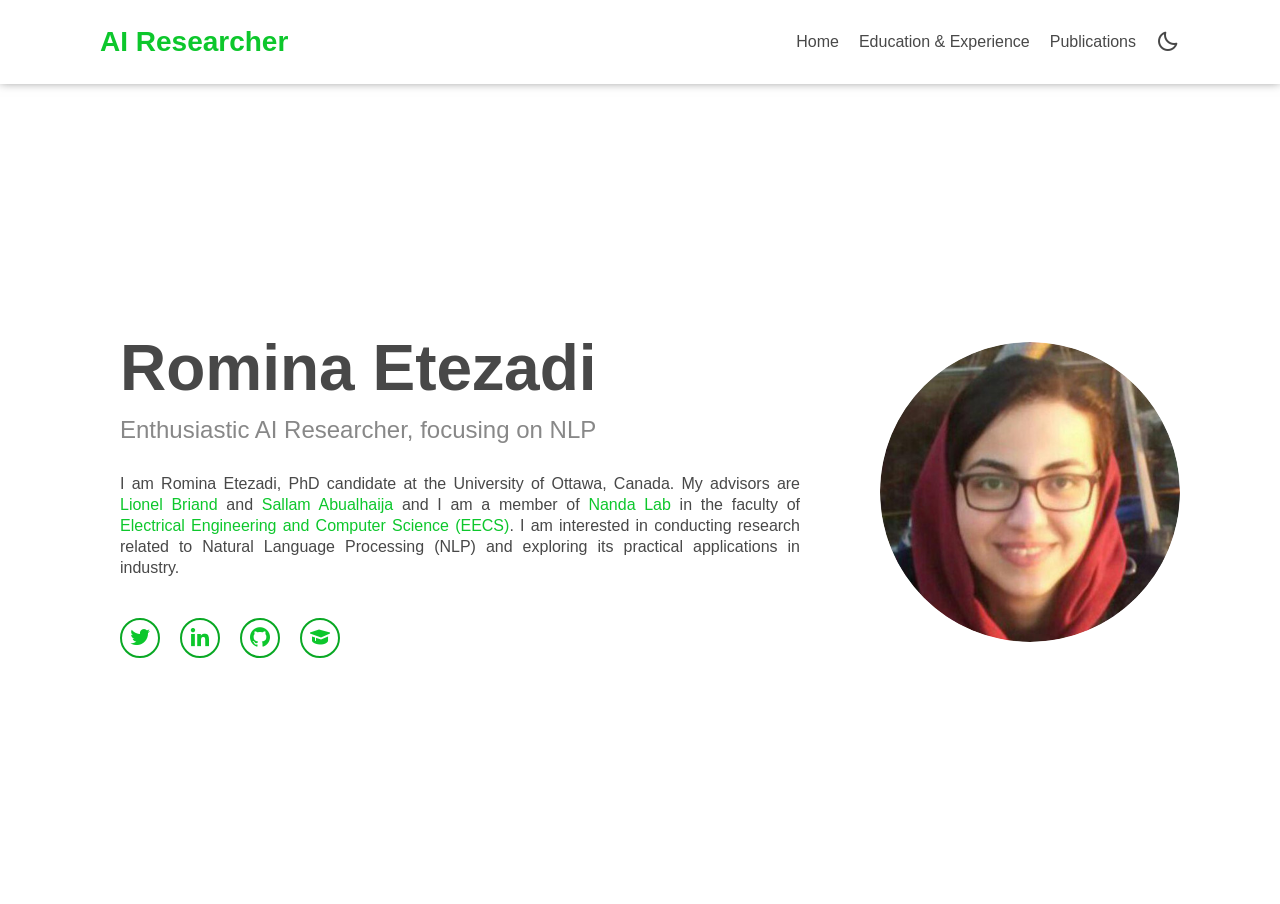
==== index.html @ 1efa5aa5 "circle image" ====
<!DOCTYPE html>
<html lang="en">
  <head>
    <meta name="google-site-verification" content="7VV8hNr3v4FVzCqEzQ0e7dWqNJlAgF7gzbm2by5xVXI" />
    <meta charset="UTF-8">
    <meta http-equiv="X-UA-Compatible" content="IE=edge">
    <meta name="viewport" content="width=Neo, initial-scale=1.0">
    <title>Romina Etezadi</title>
    <link href='https://unpkg.com/boxicons@2.1.1/css/boxicons.min.css' rel='stylesheet'>
    <link href='assets/css/style.css' rel='stylesheet'>
  </head>
  <body>
    <header class="page__header header">
      <div class="header__container container">
        <div class="header__body">
          <div class="header__leftside">
            <a href="#" title="" class="header__logo">AI Researcher</a>
          </div>
          <div class="header__rightside">
            <div class="header__menu header-menu">
              <ul class="header-menu__list">
                <li class="header-menu__item">
                  <a onclick="next_tab('main')" title="" class="header-menu__link">Home</a>
                </li>
                <li class="header-menu__item">
                  <a onclick="next_tab('education')" title="" class="header-menu__link">Education & Experience</a>
                </li>
<!--                 <li class="header-menu__item">
                  <a onclick="next_tab('experience')" title="" class="header-menu__link">Experience</a>
                </li> -->
                <li class="header-menu__item">
                  <a onclick="next_tab('publications')" title="" class="header-menu__link">Publications</a>
                </li>
                <!-- <li class="header-menu__item">
                  <a href="#" title="" class="header-menu__link">AI Advanture</a>
                </li> -->
                <!-- <li class="header-menu__item">
                  <a href="#" title="" class="header-menu__link">Contact</a>
                </li> -->
              </ul>
            </div>
            <div class="header__changer">
              <div class="header__moon">
                <i class='bx bx-moon'></i>
              </div>
            </div>
            <div class="header__mob">
              <div class="header__mob-menu">
                <i class='bx bx-menu' ></i>
              </div>
            </div>
          </div>
        </div>
      </div>
    </header>

    <div id="main" name="section">
      <div class="page__intro intro">
        <div class="intro__container container">
          <div class="intro__body">
            <div class="intro__content">
              <!-- <h1 class="intro__title">Hi, I'm <span>Romina</span></h1> -->
              <h1 class="intro__title">Romina Etezadi</h1>
              <span class="intro__position">Enthusiastic AI Researcher, focusing on NLP</span>
              <p class="intro__text">I am Romina Etezadi, PhD candidate at the University of Ottawa, Canada. My advisors are <a href="https://engineering.uottawa.ca/people/briand-lionel">Lionel Briand</a> and <a href="https://wwwde.uni.lu/snt/people/sallam_abualhaija">Sallam Abualhaija</a> and I am a member of <a href="https://www.nanda-lab.ca/">Nanda Lab</a> in the faculty of <a href="https://www.uottawa.ca/faculty-engineering/school-electrical-engineering-computer-science">Electrical Engineering and Computer Science (EECS)</a>.
                I am interested in conducting research related to Natural Language Processing (NLP) and exploring its practical applications in industry.
              </p>
                <!-- I got my bachelor's degree from <a href='https://en.sbu.ac.ir/about'>Shahid Beheshti University</a> (SBU), former National University of Iran. As I was in top students during my bachelor's, I continued to study at SBU and got my master's degree. My master thesis was concentrated on Complex Question Answering supervised by <a href='https://scholar.google.com/citations?user=BVAsKDsAAAAJ&hl=en&oi=ao'>Dr. Mehrnoush Shamsfard</a>. Currently, I am working at <a href='https://dadmatech.ir/'>Dadmatech company</a>. Also, I am looking for a Ph.D. position :) .</p> -->
              <!-- <div class="intro__btn">
                <a href="#" title="" class="btn">Contact Me <i class='bx bx-right-arrow-alt' ></i></a>
              </div> -->
              <div class="intro__socials intro-soc">
                <div class="intro-soc__item">
                  <a href="https://twitter.com/roetezadi" title="" class="intro-soc__link"><i class='bx bxl-twitter' ></i></a>
                </div>
                <div class="intro-soc__item">
                  <a href="https://www.linkedin.com/in/romina-etezadi-2b1288a3" title="" class="intro-soc__link"><i class='bx bxl-linkedin'></i></a>
                </div>
                <div class="intro-soc__item">
                  <a href="https://github.com/roetezadi" title="" class="intro-soc__link"><i class='bx bxl-github'></i></a>
                </div>
                <div class="intro-soc__item">
                  <a href="https://scholar.google.com/citations?user=ZDMztKcAAAAJ&hl=en&oi=ao" title="" class="intro-soc__link"><i class='bx bxs-graduation'></i></a>
                </div>
              </div>
            </div>
            
            <div class="intro__img">
              <img src="assets/img/image2.png" alt="">
            </div>
            
          </div>
        </div>
      </div>
    </div>
    
    <div id="education" class="page__intro intro" name="section" display="block" style="display:none">
        <div class="intro__container container">
          <h1 class="intro__title2"><span>Education</span></h1>
          <p class="intro__text"><i class='bx bxs-leaf'></i>  <b>Ph.D. (2023 - present)</b> <i>Computer Science-Applied NLP</i> <br> from <a href='https://www.uottawa.ca/study/graduate-studies'>University of Ottawa</a>
          <p class="intro__text"><i class='bx bxs-leaf'></i>  <b>Master's degree (2018 - 2021)</b> <i>Computer Science-Artificial Intelligence</i> <br> from <a href='https://en.sbu.ac.ir/about'>Shahid Beheshti University</a> (SBU), former National University of Iran. My master thesis was "A Knowledge-based Approach for Answering Complex Questions in Persian".</p>
          <p class="intro__text"><i class='bx bxs-leaf'></i>  <b>Bachelor's degree (2014 - 2018)</b> <i>Computer Engineering-Software</i> <br> from <a href='https://en.sbu.ac.ir/about'>Shahid Beheshti University</a> (SBU), former National University of Iran.</p>

          <h1 class="intro__title2"><span>Experience</span></h1>
          <p class="intro__text"><i class='bx bxs-circle'></i> <b>Dadmatech Company (May 2021 - Sep 2022)</b> 
            Dadmatech is a company that develops AI systems for the industry with an emphasis on natural language processing.
            Projects title:
            <ul>
              <li class="intro__text">
                <u>Harassment:</u> Detecting harmful, aggressive, or abuse contents in chats using multi-modal methods (1th place in the
                competition held by <a href="https://en.wikipedia.org/wiki/Divar_(website)">Divar company</a>).
              </li>
              <li class="intro__text">
                <u>DadmaTools:</u> NLP toolkit - Building efficient toolkit for Persian (<a href="https://github.com/Dadmatech/DadmaTools">github repo</a>)
              </li>
              <li class="intro__text">
                <u>ChatBot project (Chatyar):</u> intelligent assistant for HamrahAval Company (<a href="https://chatyar.ir/##/">website</a>). 
              </li>
            </ul>
          </p>

          
          <p class="intro__text"><i class='bx bxs-circle'></i>  <b>Organizing Committee (2021)</b>
          <p class="intro__text">
            <a href="http://nlp.sbu.ac.ir/webinars/main.aspx##speakers">NLP-Talk series</a> conducted by <a href="http://nlp.sbu.ac.ir/english/">SBU NLP Lab</a> at Shahid Beheshti University.
          </p>

          </div>    
    </div>

    <!-- <div id="experience" class="page__intro intro" name="section">
        <div class="intro__container container">
            <h1 class="intro__title2"><span>Projects</span></h1>
            <p class="intro__text">cts and research focusing on Natural Language Processing (NLP). I got my bachelor's degree from <a href='https://en.sbu.ac.ir/about'>Shahid Beheshti University</a> (SBU), former National University of Iran. As I was in top students during my bachelor's, I continued to study at SBU and got my master's degree. My master thesis was concentrated on Complex Question Answering supervised by <a href='https://scholar.google.com/citations?user=BVAsKDsAAAAJ&hl=en&oi=ao'>Dr. Mehrnoush Shamsfard</a>. Currently, I am working at <a href='https://dadmatech.ir/'>Dadmatech company</a>. Also, I am looking for a Ph.D. position :) .</p>
          </div>  
    </div> -->

    <div id="publications" class="page__intro intro" name="section" display="block" style="display:none">
        <div class="intro__container container">
            <h1 class="intro__title2"><span>2022</span></h1>
            <p class="intro__text"> 
              Etezadi, Romina, and Mehrnoush Shamsfard. <b>"The state of the art in open domain complex question answering: a survey."</b> Journal Of Applied Intelligence (2022): 1-21. [<a href="https://link.springer.com/article/10.1007/s10489-022-03732-9">paper</a>]
            </p>
            
            <p class="intro__text">
              Romina Etezadi, Mohammad Karrabi, Najmeh Zare, Mohamad Bagher Sajadi, and Mohammad Taher Pilehvar. 2022. <b>DadmaTools: Natural Language Processing Toolkit for Persian Language</b>. In Proceedings of the 2022 Conference of the North American Chapter of the Association for Computational Linguistics: Human Language Technologies: System Demonstrations, pages 124–130, Hybrid: Seattle, Washington + Online. Association for Computational Linguistics. [<a href="https://aclanthology.org/2022.naacl-demo.13/">paper</a>, <a href="https://github.com/Dadmatech/DadmaTools">github</a>]
            </p>

            <h1 class="intro__title2"><span>2021</span></h1>
            <p class="intro__text"> 
                Moein Salimi Sartakhti, Romina Etezadi, and Mehrnoush Shamsfard. 2021. <b>Improving Persian Relation Extraction Models By Data Augmentation.</b> In Proceedings of The Second International Workshop on NLP Solutions for Under Resourced Languages (NSURL 2021) co-located with ICNLSP 2021, pages 32–37, Trento, Italy. Association for Computational Linguistics. [<a href="https://aclanthology.org/2021.nsurl-1.5/">paper</a>]
            </p>
            <p class="intro__text"> 
              Etezadi, Romina, and Mehrnoush Shamsfard. <b>"A knowledge-based approach for answering complex questions in persian."</b> arXiv preprint arXiv:2107.02040 (2021). [<a href="https://arxiv.org/pdf/2107.02040.pdf">paper</a>]
          </p>


            <h1 class="intro__title2"><span>2020</span></h1>
            <p class="intro__text"> 
                Etezadi, Romina, and Mehrnoush Shamsfard. <b>"PeCoQ: A Dataset for Persian Complex Question Answering over Knowledge Graph."</b> 2020 11th International Conference on Information and Knowledge Technology (IKT). IEEE, 2020. [<a href="https://ieeexplore.ieee.org/abstract/document/9345610">paper</a>, <a href="https://github.com/roetezadi/PeCoQ">github</a>]
            </p>
            
        </div>  
    </div>

    <script src="assets/js/script.js"></script>
  </body>
</html>
---- assets/css/style.css ----
/* Google fonts */
@import url('https://fonts.googleapis.com/css2?family=Montserrat:ital,wght@0,100;0,200;0,300;0,400;0,500;0,600;0,700;0,800;0,900;1,100;1,200;1,300;1,400;1,500;1,600;1,700;1,800;1,900&display=swap');

/* Variables css */

:root {
    /* --primary-color: #6500ff; */
    --primary-color: #09a824;
    /* --primary-color: #266ae9; */
    --white-color: #FFFFFF;
    /* --white-color: #e0dddd; */
    --text-color: #484848;
    --gray-color: #888888;
    /* --invert-primary-color: #9855FF; */
    --invert-primary-color: #0dc72c;
    /* --invert-primary-color: #6371f0; */
    --invert-text-color: #FFFFFF;
    --invert-bg-color: #2B3137;
}

/* Main style */
* {
    margin: 0;
    padding: 0;
    box-sizing: border-box;
}

body {
    min-height: 100vh;
    /* font-family: 'Montserrat'; */
    font-family: 'Franklin Gothic Medium', 'Arial Narrow', Arial, sans-serif;
    background: var(--white-color);
    transition: .3s;
}

a {
    text-decoration: none;
}

ul {
    list-style: none;
}

.container {
    max-width: 1100px;
    padding: 0 10px;
    width: 100%;
    margin: 0 auto;
}

.header {
    padding: 23px 0;
    background: var(--white-color);
    box-shadow: 0px -2px 10px rgba(0, 0, 0, .5);
    transition: .3s;
    position: sticky;
    top: 0;
    left: 0;
    width: 100%;
}

.header__body {
    display: flex;
    justify-content: space-between;
    align-items: center;
}


.header__logo {
    font-weight: 600;
    font-size: 28px;
    color: var(--text-color);
    transition: .3s;
}


.header__rightside {
    display: flex;
    align-items: center;
}

.header-menu__list {
    display: flex;
    align-items: center;
}


.header-menu__item {
    padding: 10px;
}


.header-menu__link {
    font-weight: 500;
    font-style: 18px;
    color: var(--text-color);
    display: inline-flex;
    position: relative;
    transition: .3s;
}

.header-menu__link:after {
    content: '';
    position: absolute;
    left: 0;
    bottom: -10px;
    width: 0;
    height: 4px;
    background: var(--primary-color);
    border-radius: 2px;
    transition: .3s;
}

.header-menu__link:hover:after {
    width: 50%;
}

.header__moon {
    display: flex;
    align-items: center;
    margin-left: 10px;
    font-size: 24px;
    color: var(--text-color);
    cursor: pointer;
    transition: .3s;
  }
  
  .header__mob-menu {
    margin-left: 10px;
    font-size: 26px;
    color: var(--text-color);
    cursor: pointer;
    transition: .3s;
    display: flex;
    align-items: center;
  }
  
  .header__mob {
    display: none;
  }
  
  .intro {
    min-height: calc(100vh - 80px);
    display: flex;
    align-items: center;
    /* align-items: top; */
  }
  
  .intro__body {
    display: flex;
    align-items: center;
    justify-content: space-between;
    padding: 30px 0;
  }
  
  .intro__section {
    display: flex;
    align-items: center;
    justify-content: left;
    padding: 30px 0;
  }

  .intro__content {
    max-width: 700px ;
    width: 100% ;
    padding-left: 20px ;
  }
  
  .intro__img {
    border-radius: 50% ;
    max-width: 300px ;
    width: 100% ;
  }
  
  .intro__img img {
    border-radius: 50%;
    /* display: block; */
    width: 100%;
  }
  
  .intro__title2 {
    font-weight: 600;
    font-size: 20px;
    line-height: 1.2;
    color: var(--text-color);
    margin-bottom: 10px;
    margin-top: 25px;
    transition: .3s;
  }
  
  .intro__title2 span {
    color: var(--primary-color);
    transition: .3s;
  }

  .intro__title {
    font-weight: 600;
    font-size: 64px;
    line-height: 1.2;
    color: var(--text-color);
    margin-bottom: 10px;
    transition: .3s;
  }
  
  .intro__title span {
    color: var(--primary-color);
    transition: .3s;
  }
  
  .intro__position {
    display: block;
    font-weight: 500;
    font-size: 24px;
    color: var(--gray-color);
    margin-bottom: 25px;
  }
  
  .intro__text {
    font-size: 16px;
    line-height: 1.3;
    color: var(--text-color);
    margin-bottom: 30px;
    margin-top: 30px;
    transition: .3s;
    text-align: justify;
    text-justify: inter-word;
  }
  



  .section__text {
    min-height: calc(100vh - 80px);
    font-size: 16px;
    line-height: 1.3;
    color: var(--text-color);
    margin-bottom: 30px;
    margin-left: 150px;
    transition: .3s;
  }




  .btn {
    display: inline-flex;
    background: transparent;
    border: 2px solid var(--primary-color);
    border-radius: 30px;
    padding: 13px 36px;
    align-items: center;
    justify-content: center;
    font-weight: 500;
    font-size: 16px;
    color: var(--primary-color);
    transition: .3s;
  }
  
  .btn .bx {
    font-size: 24px;
  }
  
  .btn:hover {
    background: var(--primary-color);
    color: var(--white-color);
    transform: scale(1.05);
  }
  
  .intro-soc {
    display: flex;
    margin: 0 -10px;
    margin-top: 40px;
    align-items: center;
  }
  
  .intro-soc__item {
    padding: 0 10px;
  }
  
  .intro-soc__link {
    display: flex;
    width: 40px;
    height: 40px;
    border-radius: 50%;
    align-items: center;
    justify-content: center;
    border: 2px solid var(--primary-color);
    background: transparent;
    font-size: 24px;
    color: var(--primary-color);
    transition: .3s;
  }
  
  .intro-soc__link:hover {
    background: var(--primary-color);
    color: var(--white-color);
    transform: scale(1.15);
  }
  


 /* unvisited link */
 a:link {
    color: #0dc72c;
    /* color: #2281ee; */
  }
  
  /* visited link */
  a:visited {
    color: #0dc72c;
    /* color: #2281ee; */
  }
  
  /* mouse over link */
  a:hover {
    color: rgb(60, 241, 54);
    /* color: rgb(54, 172, 241); */
  }
  
  /* selected link */
  a:active {
    color: blue;
  } 






  /* Black Styles */
  
  body.is-black {
    background: var(--invert-bg-color);
  }
  
  .is-black .header {
    background: var(--invert-bg-color);
    box-shadow: 0px -2px 10px rgba(0,0,0,.5);
  }
  
  .is-black .header__logo {
    color: var(--invert-text-color);
  }
  
  .is-black .header-menu__link {
    color: var(--invert-text-color);
  }
  
  .is-black .header-menu__link:after {
    background: var(--invert-primary-color);
  }
  
  .is-black .header__moon {
    color: var(--invert-text-color);
  }
  
  .is-black .intro__title {
    color: var(--invert-text-color);
  }
  
  .is-black .intro__title span {
    color: var(--invert-primary-color);
  }
  
  .is-black .intro__title2 {
    color: var(--invert-text-color);
  }
  
  .is-black .intro__title2 span {
    color: var(--invert-primary-color);
  }

  .is-black .intro__text {
    color: var(--invert-text-color);
  }
  
  .is-black .btn {
    color: var(--invert-primary-color);
    border-color: var(--invert-primary-color);
  }
  
  .is-black .btn:hover {
    background: var(--invert-primary-color);
    color: var(--white-color);
  }
  
  .is-black .intro-soc__link {
    color: var(--invert-primary-color);
    border-color: var(--invert-primary-color);
  }
  
  .is-black .intro-soc__link:hover {
    background: var(--invert-primary-color);
    color: var(--white-color);
  }
  
  .is-black .header__mob-menu {
    color: var(--invert-text-color);
  }
  
  /* Media Queries */
  
  @media (max-width: 1023px) {
    .header-menu__link {
      font-size: 16px;
    }
    .header__logo {
      font-size: 24px;
    }
    .intro__title {
      font-size: 42px;
    }
    .intro__position {
      font-size: 18px;
      margin-bottom: 20px;
    }
    .intro__text {
      font-size: 14px;
      margin-bottom: 20px;
    }
    .intro-soc {
      margin-top: 20px;
    }
    .btn {
      font-size: 14px;
    }
    .btn .bx {
      font-size: 20px;
    }
  }
  
  @media (max-width: 767px) {
    .header {
      padding: 20px 0;
    }
    .intro {
      min-height: calc(100vh - 69px);
    }
    .header-menu {
      position: fixed;
      top: 69px;
      left: 100%;
      width: 100%;
      height: calc(100vh - 69px);
      background: rgba(255,255,255,.9);
      display: flex;
      justify-content: center;
      align-items: center;
      transition: .3s;
    }
    .header-menu.is-active {
      left: 0;
    }
    .header-menu__list {
      flex-direction: column;
    }
    .header__mob {
      display: block;
    }
    .is-black .header-menu {
      background: rgba(0,0,0,.8);
    }
    .header-menu__item:not(:last-child) {
      margin-bottom: 20px;
    }
    .header-menu__link {
      font-size: 24px;
    }
    .intro__body {
      flex-direction: column-reverse;
    }
    .intro__img {
      margin-bottom: 30px;
    }
    .intro__content {
      padding: 0;
    }
    .intro__title {
      font-size: 32px;
      text-align: center;
    }
    .intro__position {
      text-align: center;
    }
    .intro__text {
      text-align: center;
    }
    .intro__btn {
      display: flex;
      justify-content: center;
    }
    .intro-soc {
      justify-content: center;
    }
  }
/* Black style */

/* Media queries */
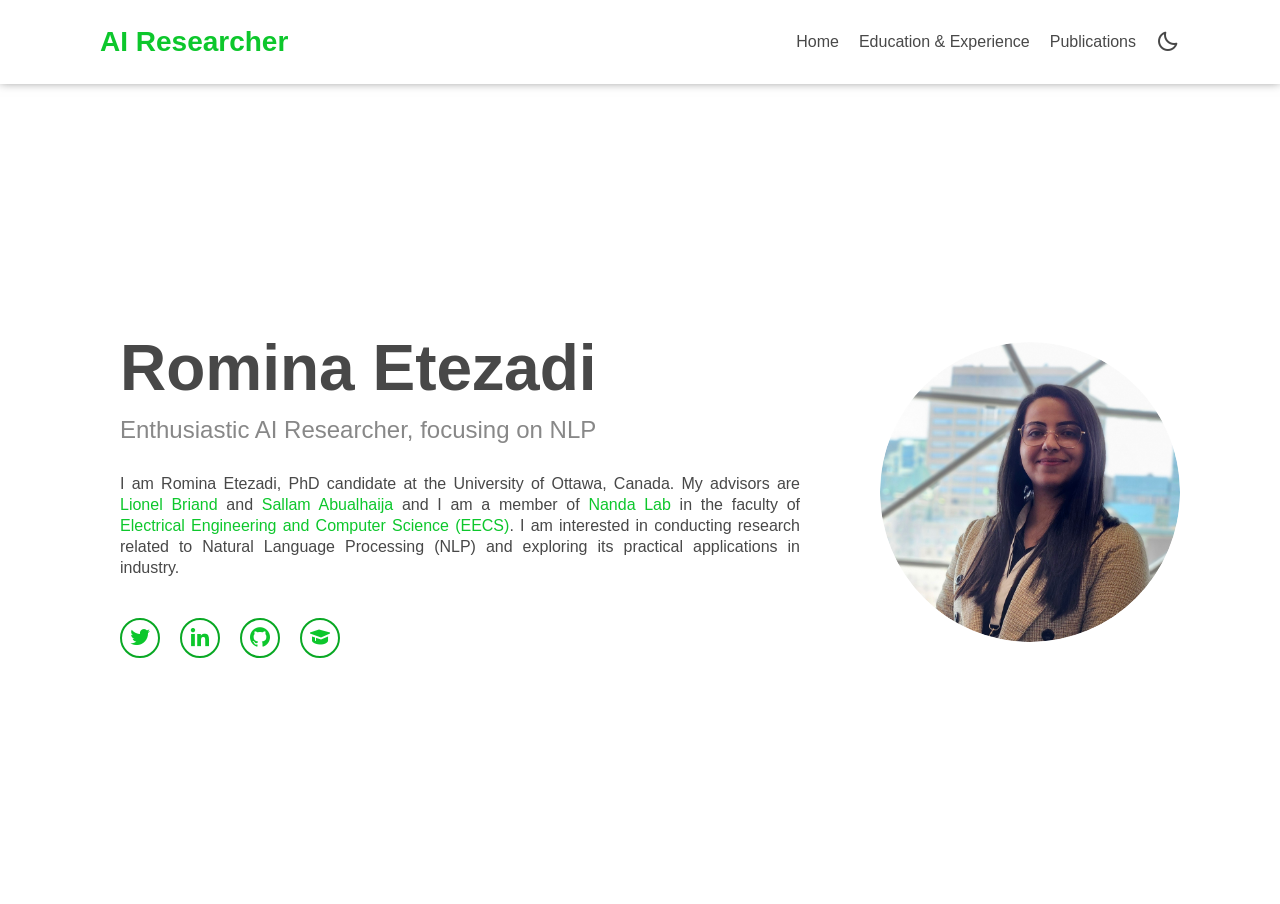
==== commit ab486318: "update picture" ====
--- a/index.html
+++ b/index.html
@@ -86,7 +86,8 @@
             </div>
             
             <div class="intro__img">
-              <img src="assets/img/image2.png" alt="">
+              <!-- <img src="assets/img/image2.png" alt=""> -->
+              <img src="assets/img/new_pic.png" alt="">
             </div>
             
           </div>
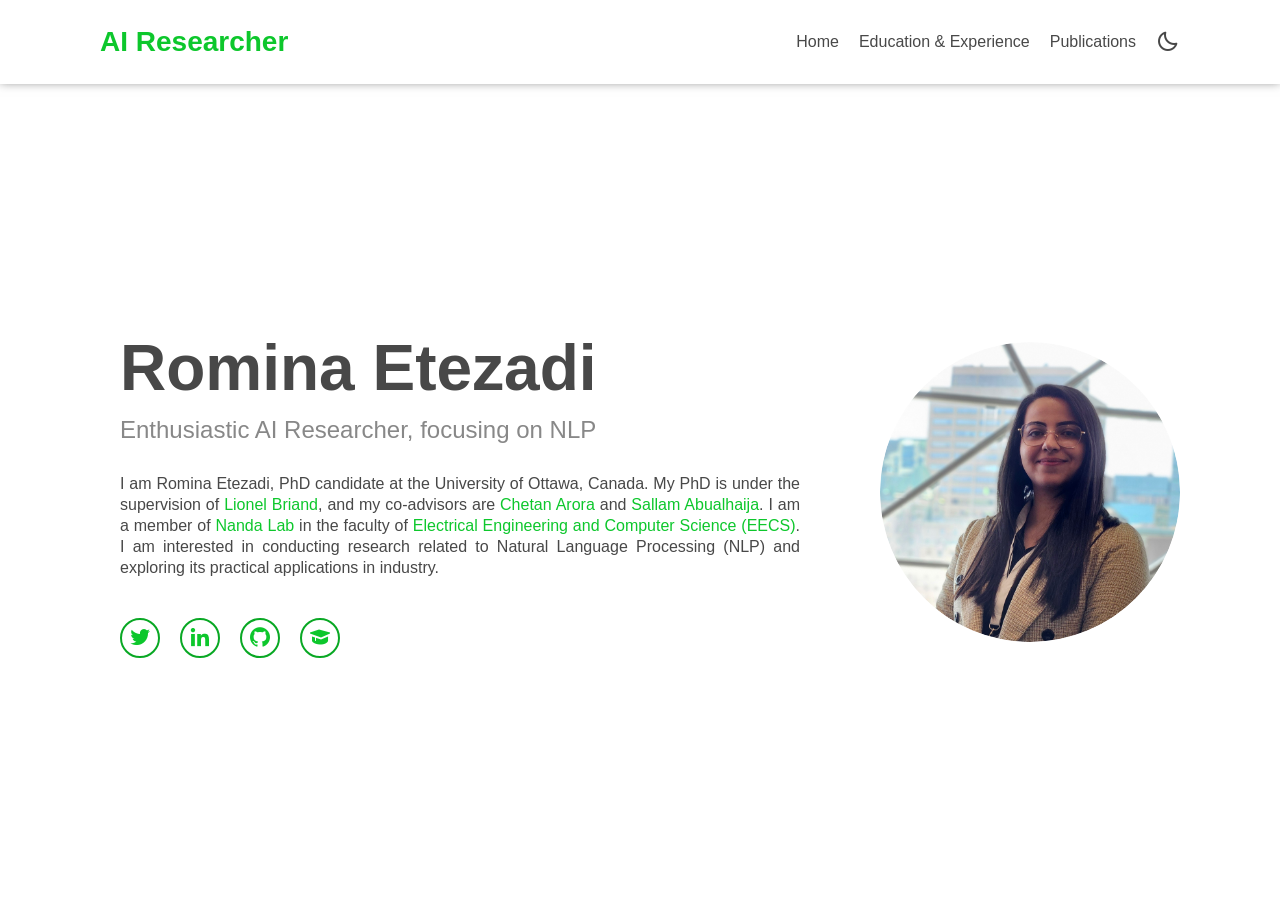
==== commit 2aeeceea: "Update index.html with new content and structure" ====
--- a/index.html
+++ b/index.html
@@ -62,7 +62,7 @@
               <!-- <h1 class="intro__title">Hi, I'm <span>Romina</span></h1> -->
               <h1 class="intro__title">Romina Etezadi</h1>
               <span class="intro__position">Enthusiastic AI Researcher, focusing on NLP</span>
-              <p class="intro__text">I am Romina Etezadi, PhD candidate at the University of Ottawa, Canada. My advisors are <a href="https://engineering.uottawa.ca/people/briand-lionel">Lionel Briand</a> and <a href="https://wwwde.uni.lu/snt/people/sallam_abualhaija">Sallam Abualhaija</a> and I am a member of <a href="https://www.nanda-lab.ca/">Nanda Lab</a> in the faculty of <a href="https://www.uottawa.ca/faculty-engineering/school-electrical-engineering-computer-science">Electrical Engineering and Computer Science (EECS)</a>.
+              <p class="intro__text">I am Romina Etezadi, PhD candidate at the University of Ottawa, Canada. My PhD is under the supervision of <a href="https://engineering.uottawa.ca/people/briand-lionel">Lionel Briand</a>, and my co-advisors are <a href="https://research.monash.edu/en/persons/chetan-arora/">Chetan Arora</a> and <a href="https://wwwde.uni.lu/snt/people/sallam_abualhaija">Sallam Abualhaija</a>. I am a member of <a href="https://www.nanda-lab.ca/">Nanda Lab</a> in the faculty of <a href="https://www.uottawa.ca/faculty-engineering/school-electrical-engineering-computer-science">Electrical Engineering and Computer Science (EECS)</a>.
                 I am interested in conducting research related to Natural Language Processing (NLP) and exploring its practical applications in industry.
               </p>
                 <!-- I got my bachelor's degree from <a href='https://en.sbu.ac.ir/about'>Shahid Beheshti University</a> (SBU), former National University of Iran. As I was in top students during my bachelor's, I continued to study at SBU and got my master's degree. My master thesis was concentrated on Complex Question Answering supervised by <a href='https://scholar.google.com/citations?user=BVAsKDsAAAAJ&hl=en&oi=ao'>Dr. Mehrnoush Shamsfard</a>. Currently, I am working at <a href='https://dadmatech.ir/'>Dadmatech company</a>. Also, I am looking for a Ph.D. position :) .</p> -->
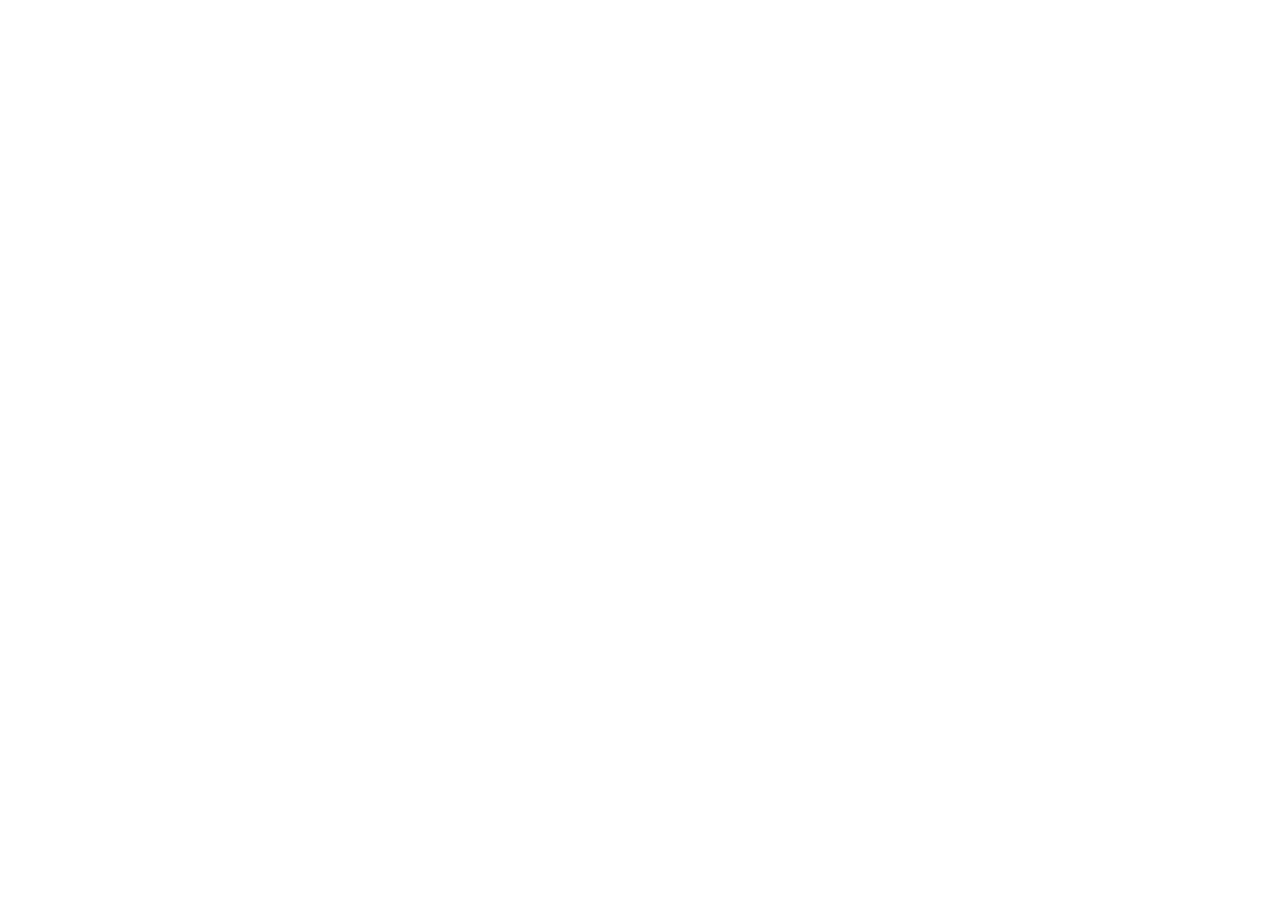
==== commit f8030cc8: "Redirect index.html to my google site The previous content has been replaced with a redirect to a ne" ====
--- a/index.html
+++ b/index.html
@@ -1,4 +1,4 @@
-<!DOCTYPE html>
+<!-- <!DOCTYPE html>
 <html lang="en">
   <head>
     <meta name="google-site-verification" content="7VV8hNr3v4FVzCqEzQ0e7dWqNJlAgF7gzbm2by5xVXI" />
@@ -25,18 +25,9 @@
                 <li class="header-menu__item">
                   <a onclick="next_tab('education')" title="" class="header-menu__link">Education & Experience</a>
                 </li>
-<!--                 <li class="header-menu__item">
-                  <a onclick="next_tab('experience')" title="" class="header-menu__link">Experience</a>
-                </li> -->
                 <li class="header-menu__item">
                   <a onclick="next_tab('publications')" title="" class="header-menu__link">Publications</a>
                 </li>
-                <!-- <li class="header-menu__item">
-                  <a href="#" title="" class="header-menu__link">AI Advanture</a>
-                </li> -->
-                <!-- <li class="header-menu__item">
-                  <a href="#" title="" class="header-menu__link">Contact</a>
-                </li> -->
               </ul>
             </div>
             <div class="header__changer">
@@ -59,16 +50,11 @@
         <div class="intro__container container">
           <div class="intro__body">
             <div class="intro__content">
-              <!-- <h1 class="intro__title">Hi, I'm <span>Romina</span></h1> -->
               <h1 class="intro__title">Romina Etezadi</h1>
               <span class="intro__position">Enthusiastic AI Researcher, focusing on NLP</span>
               <p class="intro__text">I am Romina Etezadi, PhD candidate at the University of Ottawa, Canada. My PhD is under the supervision of <a href="https://engineering.uottawa.ca/people/briand-lionel">Lionel Briand</a>, and my co-advisors are <a href="https://research.monash.edu/en/persons/chetan-arora/">Chetan Arora</a> and <a href="https://wwwde.uni.lu/snt/people/sallam_abualhaija">Sallam Abualhaija</a>. I am a member of <a href="https://www.nanda-lab.ca/">Nanda Lab</a> in the faculty of <a href="https://www.uottawa.ca/faculty-engineering/school-electrical-engineering-computer-science">Electrical Engineering and Computer Science (EECS)</a>.
                 I am interested in conducting research related to Natural Language Processing (NLP) and exploring its practical applications in industry.
               </p>
-                <!-- I got my bachelor's degree from <a href='https://en.sbu.ac.ir/about'>Shahid Beheshti University</a> (SBU), former National University of Iran. As I was in top students during my bachelor's, I continued to study at SBU and got my master's degree. My master thesis was concentrated on Complex Question Answering supervised by <a href='https://scholar.google.com/citations?user=BVAsKDsAAAAJ&hl=en&oi=ao'>Dr. Mehrnoush Shamsfard</a>. Currently, I am working at <a href='https://dadmatech.ir/'>Dadmatech company</a>. Also, I am looking for a Ph.D. position :) .</p> -->
-              <!-- <div class="intro__btn">
-                <a href="#" title="" class="btn">Contact Me <i class='bx bx-right-arrow-alt' ></i></a>
-              </div> -->
               <div class="intro__socials intro-soc">
                 <div class="intro-soc__item">
                   <a href="https://twitter.com/roetezadi" title="" class="intro-soc__link"><i class='bx bxl-twitter' ></i></a>
@@ -86,7 +72,6 @@
             </div>
             
             <div class="intro__img">
-              <!-- <img src="assets/img/image2.png" alt=""> -->
               <img src="assets/img/new_pic.png" alt="">
             </div>
             
@@ -129,12 +114,6 @@
           </div>    
     </div>
 
-    <!-- <div id="experience" class="page__intro intro" name="section">
-        <div class="intro__container container">
-            <h1 class="intro__title2"><span>Projects</span></h1>
-            <p class="intro__text">cts and research focusing on Natural Language Processing (NLP). I got my bachelor's degree from <a href='https://en.sbu.ac.ir/about'>Shahid Beheshti University</a> (SBU), former National University of Iran. As I was in top students during my bachelor's, I continued to study at SBU and got my master's degree. My master thesis was concentrated on Complex Question Answering supervised by <a href='https://scholar.google.com/citations?user=BVAsKDsAAAAJ&hl=en&oi=ao'>Dr. Mehrnoush Shamsfard</a>. Currently, I am working at <a href='https://dadmatech.ir/'>Dadmatech company</a>. Also, I am looking for a Ph.D. position :) .</p>
-          </div>  
-    </div> -->
 
     <div id="publications" class="page__intro intro" name="section" display="block" style="display:none">
         <div class="intro__container container">
@@ -166,4 +145,17 @@
 
     <script src="assets/js/script.js"></script>
   </body>
+</html> -->
+
+
+
+<!DOCTYPE html>
+<html>
+<head>
+  <meta http-equiv="refresh" content="0; url=https://sites.google.com/view/romina-etezadi" />
+</head>
+<body>
+  My page is getting updated!!
+  Redirecting...
+</body>
 </html>
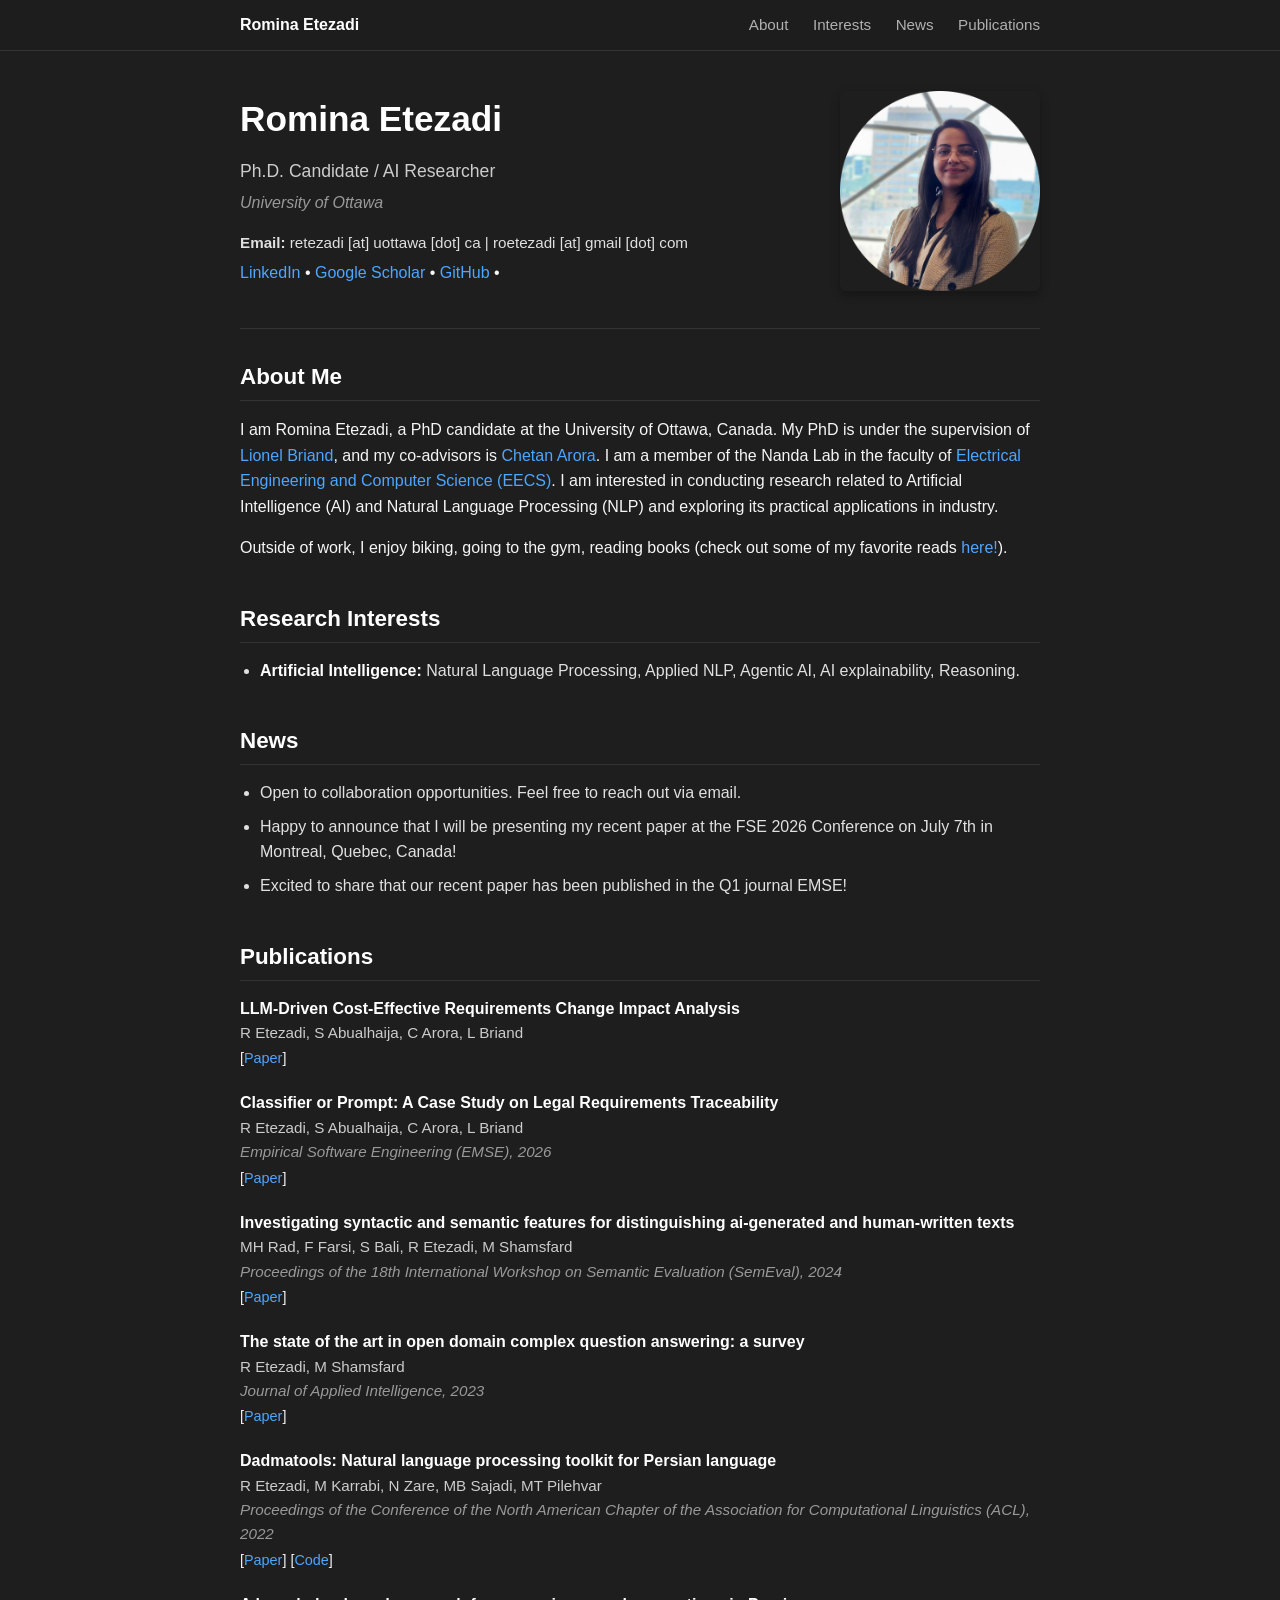
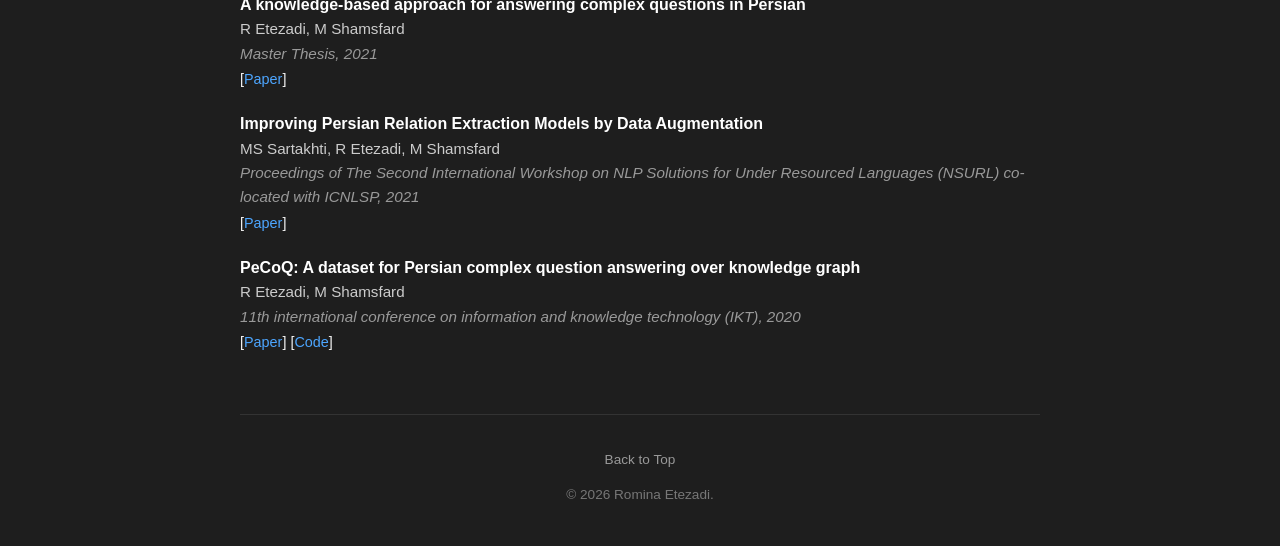
==== commit 8a797a78: "Add files via upload New design" ====
--- a/index.html
+++ b/index.html
@@ -1,161 +1,160 @@
-<!-- <!DOCTYPE html>
-<html lang="en">
-  <head>
-    <meta name="google-site-verification" content="7VV8hNr3v4FVzCqEzQ0e7dWqNJlAgF7gzbm2by5xVXI" />
-    <meta charset="UTF-8">
-    <meta http-equiv="X-UA-Compatible" content="IE=edge">
-    <meta name="viewport" content="width=Neo, initial-scale=1.0">
-    <title>Romina Etezadi</title>
-    <link href='https://unpkg.com/boxicons@2.1.1/css/boxicons.min.css' rel='stylesheet'>
-    <link href='assets/css/style.css' rel='stylesheet'>
-  </head>
-  <body>
-    <header class="page__header header">
-      <div class="header__container container">
-        <div class="header__body">
-          <div class="header__leftside">
-            <a href="#" title="" class="header__logo">AI Researcher</a>
-          </div>
-          <div class="header__rightside">
-            <div class="header__menu header-menu">
-              <ul class="header-menu__list">
-                <li class="header-menu__item">
-                  <a onclick="next_tab('main')" title="" class="header-menu__link">Home</a>
-                </li>
-                <li class="header-menu__item">
-                  <a onclick="next_tab('education')" title="" class="header-menu__link">Education & Experience</a>
-                </li>
-                <li class="header-menu__item">
-                  <a onclick="next_tab('publications')" title="" class="header-menu__link">Publications</a>
-                </li>
-              </ul>
-            </div>
-            <div class="header__changer">
-              <div class="header__moon">
-                <i class='bx bx-moon'></i>
-              </div>
-            </div>
-            <div class="header__mob">
-              <div class="header__mob-menu">
-                <i class='bx bx-menu' ></i>
-              </div>
-            </div>
-          </div>
-        </div>
-      </div>
-    </header>
-
-    <div id="main" name="section">
-      <div class="page__intro intro">
-        <div class="intro__container container">
-          <div class="intro__body">
-            <div class="intro__content">
-              <h1 class="intro__title">Romina Etezadi</h1>
-              <span class="intro__position">Enthusiastic AI Researcher, focusing on NLP</span>
-              <p class="intro__text">I am Romina Etezadi, PhD candidate at the University of Ottawa, Canada. My PhD is under the supervision of <a href="https://engineering.uottawa.ca/people/briand-lionel">Lionel Briand</a>, and my co-advisors are <a href="https://research.monash.edu/en/persons/chetan-arora/">Chetan Arora</a> and <a href="https://wwwde.uni.lu/snt/people/sallam_abualhaija">Sallam Abualhaija</a>. I am a member of <a href="https://www.nanda-lab.ca/">Nanda Lab</a> in the faculty of <a href="https://www.uottawa.ca/faculty-engineering/school-electrical-engineering-computer-science">Electrical Engineering and Computer Science (EECS)</a>.
-                I am interested in conducting research related to Natural Language Processing (NLP) and exploring its practical applications in industry.
-              </p>
-              <div class="intro__socials intro-soc">
-                <div class="intro-soc__item">
-                  <a href="https://twitter.com/roetezadi" title="" class="intro-soc__link"><i class='bx bxl-twitter' ></i></a>
-                </div>
-                <div class="intro-soc__item">
-                  <a href="https://www.linkedin.com/in/romina-etezadi-2b1288a3" title="" class="intro-soc__link"><i class='bx bxl-linkedin'></i></a>
-                </div>
-                <div class="intro-soc__item">
-                  <a href="https://github.com/roetezadi" title="" class="intro-soc__link"><i class='bx bxl-github'></i></a>
-                </div>
-                <div class="intro-soc__item">
-                  <a href="https://scholar.google.com/citations?user=ZDMztKcAAAAJ&hl=en&oi=ao" title="" class="intro-soc__link"><i class='bx bxs-graduation'></i></a>
-                </div>
-              </div>
-            </div>
-            
-            <div class="intro__img">
-              <img src="assets/img/new_pic.png" alt="">
-            </div>
-            
-          </div>
-        </div>
-      </div>
-    </div>
-    
-    <div id="education" class="page__intro intro" name="section" display="block" style="display:none">
-        <div class="intro__container container">
-          <h1 class="intro__title2"><span>Education</span></h1>
-          <p class="intro__text"><i class='bx bxs-leaf'></i>  <b>Ph.D. (2023 - present)</b> <i>Computer Science-Applied NLP</i> <br> from <a href='https://www.uottawa.ca/study/graduate-studies'>University of Ottawa</a>
-          <p class="intro__text"><i class='bx bxs-leaf'></i>  <b>Master's degree (2018 - 2021)</b> <i>Computer Science-Artificial Intelligence</i> <br> from <a href='https://en.sbu.ac.ir/about'>Shahid Beheshti University</a> (SBU), former National University of Iran. My master thesis was "A Knowledge-based Approach for Answering Complex Questions in Persian".</p>
-          <p class="intro__text"><i class='bx bxs-leaf'></i>  <b>Bachelor's degree (2014 - 2018)</b> <i>Computer Engineering-Software</i> <br> from <a href='https://en.sbu.ac.ir/about'>Shahid Beheshti University</a> (SBU), former National University of Iran.</p>
-
-          <h1 class="intro__title2"><span>Experience</span></h1>
-          <p class="intro__text"><i class='bx bxs-circle'></i> <b>Dadmatech Company (May 2021 - Sep 2022)</b> 
-            Dadmatech is a company that develops AI systems for the industry with an emphasis on natural language processing.
-            Projects title:
-            <ul>
-              <li class="intro__text">
-                <u>Harassment:</u> Detecting harmful, aggressive, or abuse contents in chats using multi-modal methods (1th place in the
-                competition held by <a href="https://en.wikipedia.org/wiki/Divar_(website)">Divar company</a>).
-              </li>
-              <li class="intro__text">
-                <u>DadmaTools:</u> NLP toolkit - Building efficient toolkit for Persian (<a href="https://github.com/Dadmatech/DadmaTools">github repo</a>)
-              </li>
-              <li class="intro__text">
-                <u>ChatBot project (Chatyar):</u> intelligent assistant for HamrahAval Company (<a href="https://chatyar.ir/##/">website</a>). 
-              </li>
-            </ul>
-          </p>
-
-          
-          <p class="intro__text"><i class='bx bxs-circle'></i>  <b>Organizing Committee (2021)</b>
-          <p class="intro__text">
-            <a href="http://nlp.sbu.ac.ir/webinars/main.aspx##speakers">NLP-Talk series</a> conducted by <a href="http://nlp.sbu.ac.ir/english/">SBU NLP Lab</a> at Shahid Beheshti University.
-          </p>
-
-          </div>    
-    </div>
-
-
-    <div id="publications" class="page__intro intro" name="section" display="block" style="display:none">
-        <div class="intro__container container">
-            <h1 class="intro__title2"><span>2022</span></h1>
-            <p class="intro__text"> 
-              Etezadi, Romina, and Mehrnoush Shamsfard. <b>"The state of the art in open domain complex question answering: a survey."</b> Journal Of Applied Intelligence (2022): 1-21. [<a href="https://link.springer.com/article/10.1007/s10489-022-03732-9">paper</a>]
-            </p>
-            
-            <p class="intro__text">
-              Romina Etezadi, Mohammad Karrabi, Najmeh Zare, Mohamad Bagher Sajadi, and Mohammad Taher Pilehvar. 2022. <b>DadmaTools: Natural Language Processing Toolkit for Persian Language</b>. In Proceedings of the 2022 Conference of the North American Chapter of the Association for Computational Linguistics: Human Language Technologies: System Demonstrations, pages 124–130, Hybrid: Seattle, Washington + Online. Association for Computational Linguistics. [<a href="https://aclanthology.org/2022.naacl-demo.13/">paper</a>, <a href="https://github.com/Dadmatech/DadmaTools">github</a>]
-            </p>
-
-            <h1 class="intro__title2"><span>2021</span></h1>
-            <p class="intro__text"> 
-                Moein Salimi Sartakhti, Romina Etezadi, and Mehrnoush Shamsfard. 2021. <b>Improving Persian Relation Extraction Models By Data Augmentation.</b> In Proceedings of The Second International Workshop on NLP Solutions for Under Resourced Languages (NSURL 2021) co-located with ICNLSP 2021, pages 32–37, Trento, Italy. Association for Computational Linguistics. [<a href="https://aclanthology.org/2021.nsurl-1.5/">paper</a>]
-            </p>
-            <p class="intro__text"> 
-              Etezadi, Romina, and Mehrnoush Shamsfard. <b>"A knowledge-based approach for answering complex questions in persian."</b> arXiv preprint arXiv:2107.02040 (2021). [<a href="https://arxiv.org/pdf/2107.02040.pdf">paper</a>]
-          </p>
-
-
-            <h1 class="intro__title2"><span>2020</span></h1>
-            <p class="intro__text"> 
-                Etezadi, Romina, and Mehrnoush Shamsfard. <b>"PeCoQ: A Dataset for Persian Complex Question Answering over Knowledge Graph."</b> 2020 11th International Conference on Information and Knowledge Technology (IKT). IEEE, 2020. [<a href="https://ieeexplore.ieee.org/abstract/document/9345610">paper</a>, <a href="https://github.com/roetezadi/PeCoQ">github</a>]
-            </p>
-            
-        </div>  
-    </div>
-
-    <script src="assets/js/script.js"></script>
-  </body>
-</html> -->
-
-
-
-<!DOCTYPE html>
-<html>
-<head>
-  <meta http-equiv="refresh" content="0; url=https://sites.google.com/view/romina-etezadi" />
-</head>
-<body>
-  My page is getting updated!!
-  Redirecting...
-</body>
-</html>
+<!DOCTYPE html>
+<html lang="en">
+<head>
+    <meta charset="UTF-8">
+    <meta name="viewport" content="width=device-width, initial-scale=1.0">
+    <title>Romina Etezadi</title>
+    <link rel="stylesheet" href="style.css">
+</head>
+<body>
+
+    <!-- Top Navigation Tabs -->
+    <nav class="navbar">
+        <div class="nav-container">
+            <a href="#about" class="nav-brand">Romina Etezadi</a>
+            <div class="nav-links">
+                <a href="#about">About</a>
+                <a href="#interests">Interests</a>
+                <a href="#news">News</a>
+                <a href="#publications">Publications</a>
+                <!-- <a href="#teaching">Teaching</a> -->
+                <!-- <a href="books.html" class="nav-special">Favorite Books</a> -->
+            </div>
+        </div>
+    </nav>
+
+    <div class="container">
+        <!-- Header Section with Info on Left, Picture on Right -->
+        <header>
+            <div class="profile-main">
+                <h1>Romina Etezadi</h1>
+                <p class="subtitle">Ph.D. Candidate / AI Researcher </p>
+                <p class="affiliation">University of Ottawa</p>
+                <p class="email"><strong>Email:</strong> retezadi [at] uottawa [dot] ca | roetezadi [at] gmail [dot] com</p>
+                
+                <div class="social-links">
+                    
+                    <a href="https://www.google.com/url?q=https%3A%2F%2Fwww.linkedin.com%2Fin%2Fromina-etezadi-2b1288a3&sa=D&sntz=1&usg=AOvVaw1a5oxezccS2A_SdRlEBXAl" target="_blank">LinkedIn</a> • 
+                    <a href="https://scholar.google.com/citations?user=ZDMztKcAAAAJ&hl=en&oi=ao" target="_blank">Google Scholar</a> • 
+                    <a href="https://www.google.com/url?q=https%3A%2F%2Fgithub.com%2Froetezadi&sa=D&sntz=1&usg=AOvVaw248IDSr8_syAALGs5W66HZ" target="_blank">GitHub</a> • 
+                    <!-- <a href="cv.pdf" target="_blank">CV (PDF)</a> -->
+                </div>
+            </div>
+            <div class="profile-img">
+                <!-- Put your image file name here (e.g., profile.jpg) -->
+                <img src="photo.png" alt="Romina Etezadi">
+            </div>
+        </header>
+
+        <hr>
+
+        <!-- Biography Section -->
+        <section id="about"  class="social-links">
+            <h2>About Me</h2>
+            <p>
+                I am Romina Etezadi, a PhD candidate at the University of Ottawa, Canada. My PhD is under the supervision of <a href="https://engineering.uottawa.ca/people/briand-lionel" target="_blank">Lionel Briand</a>, and my co-advisors is <a href="https://research.monash.edu/en/persons/chetan-arora/">Chetan Arora</a>. I am a member of the Nanda Lab in the faculty of <a href="https://www.uottawa.ca/faculty-engineering/school-electrical-engineering-computer-science">Electrical Engineering and Computer Science (EECS)</a>. I am interested in conducting research related to Artificial Intelligence (AI) and Natural Language Processing (NLP) and exploring its practical applications in industry.  
+            </p>
+            <p>
+               Outside of work, I enjoy biking, going to the gym, reading books (check out some of my favorite reads <a href="books.html">here!</a>).
+            </p>
+        </section>
+
+        <!-- Research / Interests Section -->
+        <section id="interests">
+            <h2>Research Interests</h2>
+            <ul>
+                <li><strong>Artificial Intelligence:</strong> Natural Language Processing, Applied NLP, Agentic AI, AI explainability, Reasoning.</li>
+                <!-- <li><strong>Natural Language Processing:</strong> Applied NLP, C.</li> -->
+            </ul>
+        </section>
+
+
+        <section id="news">
+            <h2>News</h2>
+            <ul>
+                <li>Open to collaboration opportunities. Feel free to reach out via email.</li>
+                <li>Happy to announce that I will be presenting my recent paper at the FSE 2026 Conference on July 7th in Montreal, Quebec, Canada!</li>
+                <li>Excited to share that our recent paper has been published in the Q1 journal EMSE!</li>
+            </ul>
+        </section>
+
+        <!-- Selected Publications Section -->
+        <section id="publications">
+            <h2>Publications</h2>
+            
+            <div class="publication-item">
+                <span class="pub-title">LLM-Driven Cost-Effective Requirements Change Impact Analysis</span>
+                <span class="pub-authors">R Etezadi, S Abualhaija, C Arora, L Briand</span>
+                <!-- <span class="pub-venue">International Conference on Computer Science (ICCS), 2026</span> -->
+                <span class="pub-links">[<a href="https://arxiv.org/abs/2511.00262">Paper</a>]</span>
+            </div>
+
+            <div class="publication-item">
+                <span class="pub-title">Classifier or Prompt: A Case Study on Legal Requirements Traceability </span>
+                <span class="pub-authors">R Etezadi, S Abualhaija, C Arora, L Briand</span>
+                <span class="pub-venue">Empirical Software Engineering (EMSE), 2026</span>
+                <span class="pub-links">[<a href="https://link.springer.com/article/10.1007/s10664-026-10827-1">Paper</a>]</span>
+            </div>
+
+            <div class="publication-item">
+                <span class="pub-title">Investigating syntactic and semantic features for distinguishing ai-generated and human-written texts </span>
+                <span class="pub-authors">MH Rad, F Farsi, S Bali, R Etezadi, M Shamsfard</span>
+                <span class="pub-venue">Proceedings of the 18th International Workshop on Semantic Evaluation (SemEval), 2024</span>
+                <span class="pub-links">[<a href="https://aclanthology.org/2024.semeval-1.69/">Paper</a>]</span>
+            </div>
+
+            <div class="publication-item">
+                <span class="pub-title">The state of the art in open domain complex question answering: a survey </span>
+                <span class="pub-authors">R Etezadi, M Shamsfard</span>
+                <span class="pub-venue">Journal of Applied Intelligence, 2023</span>
+                <span class="pub-links">[<a href="https://link.springer.com/article/10.1007/s10489-022-03732-9">Paper</a>]</span>
+            </div>
+
+            <div class="publication-item">
+                <span class="pub-title">Dadmatools: Natural language processing toolkit for Persian language</span>
+                <span class="pub-authors">R Etezadi, M Karrabi, N Zare, MB Sajadi, MT Pilehvar</span>
+                <span class="pub-venue">Proceedings of the Conference of the North American Chapter of the Association for Computational Linguistics (ACL), 2022</span>
+                <span class="pub-links">[<a href="https://aclanthology.org/2022.naacl-demo.13/">Paper</a>] [<a href="https://github.com/Dadmatech/DadmaTools">Code</a>]</span>
+            </div>
+
+            <div class="publication-item">
+                <span class="pub-title">A knowledge-based approach for answering complex questions in Persian </span>
+                <span class="pub-authors">R Etezadi, M Shamsfard</span>
+                <span class="pub-venue">Master Thesis, 2021</span>
+                <span class="pub-links">[<a href="https://arxiv.org/abs/2107.02040">Paper</a>]</span>
+            </div>
+
+            <div class="publication-item">
+                <span class="pub-title">Improving Persian Relation Extraction Models by Data Augmentation </span>
+                <span class="pub-authors">MS Sartakhti, R Etezadi, M Shamsfard</span>
+                <span class="pub-venue">Proceedings of The Second International Workshop on NLP Solutions for Under Resourced Languages (NSURL) co-located with ICNLSP, 2021</span>
+                <span class="pub-links">[<a href="https://aclanthology.org/2021.nsurl-1.5/">Paper</a>]</span>
+            </div>
+
+            <div class="publication-item">
+                <span class="pub-title">PeCoQ: A dataset for Persian complex question answering over knowledge graph</span>
+                <span class="pub-authors">R Etezadi, M Shamsfard</span>
+                <span class="pub-venue">11th international conference on information and knowledge technology (IKT), 2020</span>
+                <span class="pub-links">[<a href="https://arxiv.org/abs/2106.14167">Paper</a>] [<a href="https://github.com/roetezadi/PeCoQ">Code</a>]</span>
+            </div>
+        </section>
+
+
+
+        <!-- Teaching / Service Section -->
+        <!-- <section id="teaching">
+            <h2>Contact</h2>
+            <ul>
+                <li><strong>Graduate Teaching Assistant:</strong> Introduction to Systems Engineering (Fall 2025)</li>
+                <li><strong>Reviewer:</strong> Journal of Automated Systems, Deep Learning Workshop</li>
+            </ul>
+        </section> -->
+
+        <footer>
+            <p><a href="index.html">Back to Top</a></p>
+            <p>&copy; 2026 Romina Etezadi.</p>
+        </footer>
+    </div>
+
+</body>
+</html>
--- a/style.css
+++ b/style.css
@@ -0,0 +1,282 @@
+/* Core Layout & Setup */
+html {
+    scroll-behavior: smooth;
+}
+
+body {
+    font-family: -apple-system, BlinkMacSystemFont, "Segoe UI", Roboto, Helvetica, Arial, sans-serif;
+    line-height: 1.6;
+    color: #f5f5f5; /* White/Light gray writing */
+    background-color: #1e1e1e; /* Dark gray background */
+    margin: 0;
+    padding: 0;
+}
+
+/* Fixed Navigation Bar */
+.navbar {
+    position: sticky;
+    top: 0;
+    background-color: rgba(30, 30, 30, 0.95); /* Dark gray to match body */
+    border-bottom: 1px solid #333; /* Darker border line */
+    z-index: 1000;
+    padding: 12px 0;
+}
+
+.nav-container {
+    max-width: 800px;
+    margin: 0 auto;
+    padding: 0 20px;
+    display: flex;
+    justify-content: space-between;
+    align-items: center;
+}
+
+.nav-brand {
+    font-weight: 700;
+    color: #ffffff;
+    text-decoration: none;
+}
+
+.nav-links a {
+    color: #b0b0b0; /* Dimmer text for inactive tabs */
+    text-decoration: none;
+    margin-left: 20px;
+    font-size: 0.95rem;
+    font-weight: 500;
+    transition: color 0.2s ease;
+}
+
+.nav-links a:hover, .nav-active {
+    color: #4da6ff !important; /* Vibrant light blue for hover/active links */
+}
+
+/* Layout Container */
+.container {
+    max-width: 800px;
+    margin: 40px auto;
+    padding: 0 20px;
+}
+
+/* Profile Layout (Text Left, Image Right) */
+header {
+    display: flex;
+    justify-content: space-between;
+    align-items: flex-start;
+    margin-top: 20px;
+    margin-bottom: 30px;
+}
+
+.profile-main {
+    flex: 1;
+    padding-right: 40px;
+}
+
+h1 {
+    font-size: 2.2rem;
+    margin: 0 0 10px 0;
+    color: #ffffff;
+}
+
+.subtitle {
+    font-size: 1.1rem;
+    color: #ccc;
+    margin: 0 0 5px 0;
+}
+
+.affiliation {
+    font-style: italic;
+    margin: 0 0 15px 0;
+    color: #999;
+}
+
+.email {
+    margin: 5px 0;
+    font-size: 0.95rem;
+    color: #e0e0e0;
+}
+
+.social-links a {
+    color: #4da6ff; /* Light blue links for readability on dark backgrounds */
+    text-decoration: none;
+    font-weight: 500;
+}
+
+.social-links a:hover {
+    text-decoration: underline;
+}
+
+/* Image Placement */
+.profile-img img {
+    width: 200px;
+    height: 200px;
+    border-radius: 6px;
+    object-fit: cover;
+    border: 0px solid #fff;
+    box-shadow: 0 4px 10px rgba(0,0,0,0.3);
+}
+
+/* General Formatting */
+hr {
+    border: 0;
+    border-top: 1px solid #333;
+    margin: 30px 0;
+}
+
+section {
+    margin-bottom: 40px;
+    scroll-margin-top: 70px;
+}
+
+h2 {
+    font-size: 1.4rem;
+    color: #ffffff;
+    border-bottom: 1px solid #333;
+    padding-bottom: 5px;
+    margin-bottom: 15px;
+}
+
+ul {
+    padding-left: 20px;
+    margin: 0;
+}
+
+li {
+    margin-bottom: 8px;
+    color: #e0e0e0;
+}
+
+li strong {
+    color: #ffffff;
+}
+
+/* Publications */
+.publication-item {
+    margin-bottom: 20px;
+    display: flex;
+    flex-direction: column;
+}
+
+.pub-title {
+    font-weight: 600;
+    color: #ffffff;
+}
+
+.pub-authors {
+    font-size: 0.95rem;
+    color: #ccc;
+}
+
+.pub-authors strong {
+    color: #ffffff;
+}
+
+.pub-venue {
+    font-size: 0.95rem;
+    font-style: italic;
+    color: #999;
+}
+
+.pub-links {
+    font-size: 0.9rem;
+    margin-top: 2px;
+}
+
+.pub-links a {
+    color: #4da6ff;
+    text-decoration: none;
+}
+
+/* Books Layout Styling */
+.books-intro {
+    font-style: italic;
+    color: #999;
+    margin-bottom: 30px;
+}
+
+.book-card {
+    display: flex;
+    align-items: flex-start;
+    margin-bottom: 35px;
+    border-bottom: 1px solid #2a2a2a;
+    padding-bottom: 25px;
+}
+
+.book-img img {
+    width: 100px;
+    height: auto;
+    border-radius: 4px;
+    box-shadow: 0 4px 12px rgba(0,0,0,0.4);
+    margin-right: 25px;
+    border: 0px solid #333;
+}
+
+.book-info {
+    flex: 1;
+}
+
+.book-info h3 {
+    margin: 0 0 4px 0;
+    font-size: 1.2rem;
+    color: #ffffff;
+}
+
+.book-author {
+    margin: 0 0 12px 0;
+    font-size: 0.95rem;
+    color: #999;
+    font-style: italic;
+}
+
+.book-description {
+    margin: 0;
+    font-size: 0.95rem;
+    color: #e0e0e0;
+}
+
+footer {
+    margin-top: 60px;
+    font-size: 0.85rem;
+    color: #777;
+    text-align: center;
+    border-top: 1px solid #333;
+    padding-top: 20px;
+}
+
+footer a {
+    color: #999;
+    text-decoration: none;
+}
+
+footer a:hover {
+    color: #4da6ff;
+}
+
+/* Responsive Scaling for Mobile Screens */
+@media (max-width: 650px) {
+    .nav-container {
+        flex-direction: column;
+        gap: 10px;
+    }
+    .nav-links a {
+        margin: 0 10px;
+        font-size: 0.9rem;
+    }
+    header {
+        flex-direction: column-reverse;
+        align-items: center;
+        text-align: center;
+    }
+    .profile-main {
+        padding-right: 0;
+        margin-top: 25px;
+    }
+    .book-card {
+        flex-direction: column;
+        align-items: center;
+        text-align: center;
+    }
+    .book-img img {
+        margin-right: 0;
+        margin-bottom: 15px;
+    }
+}
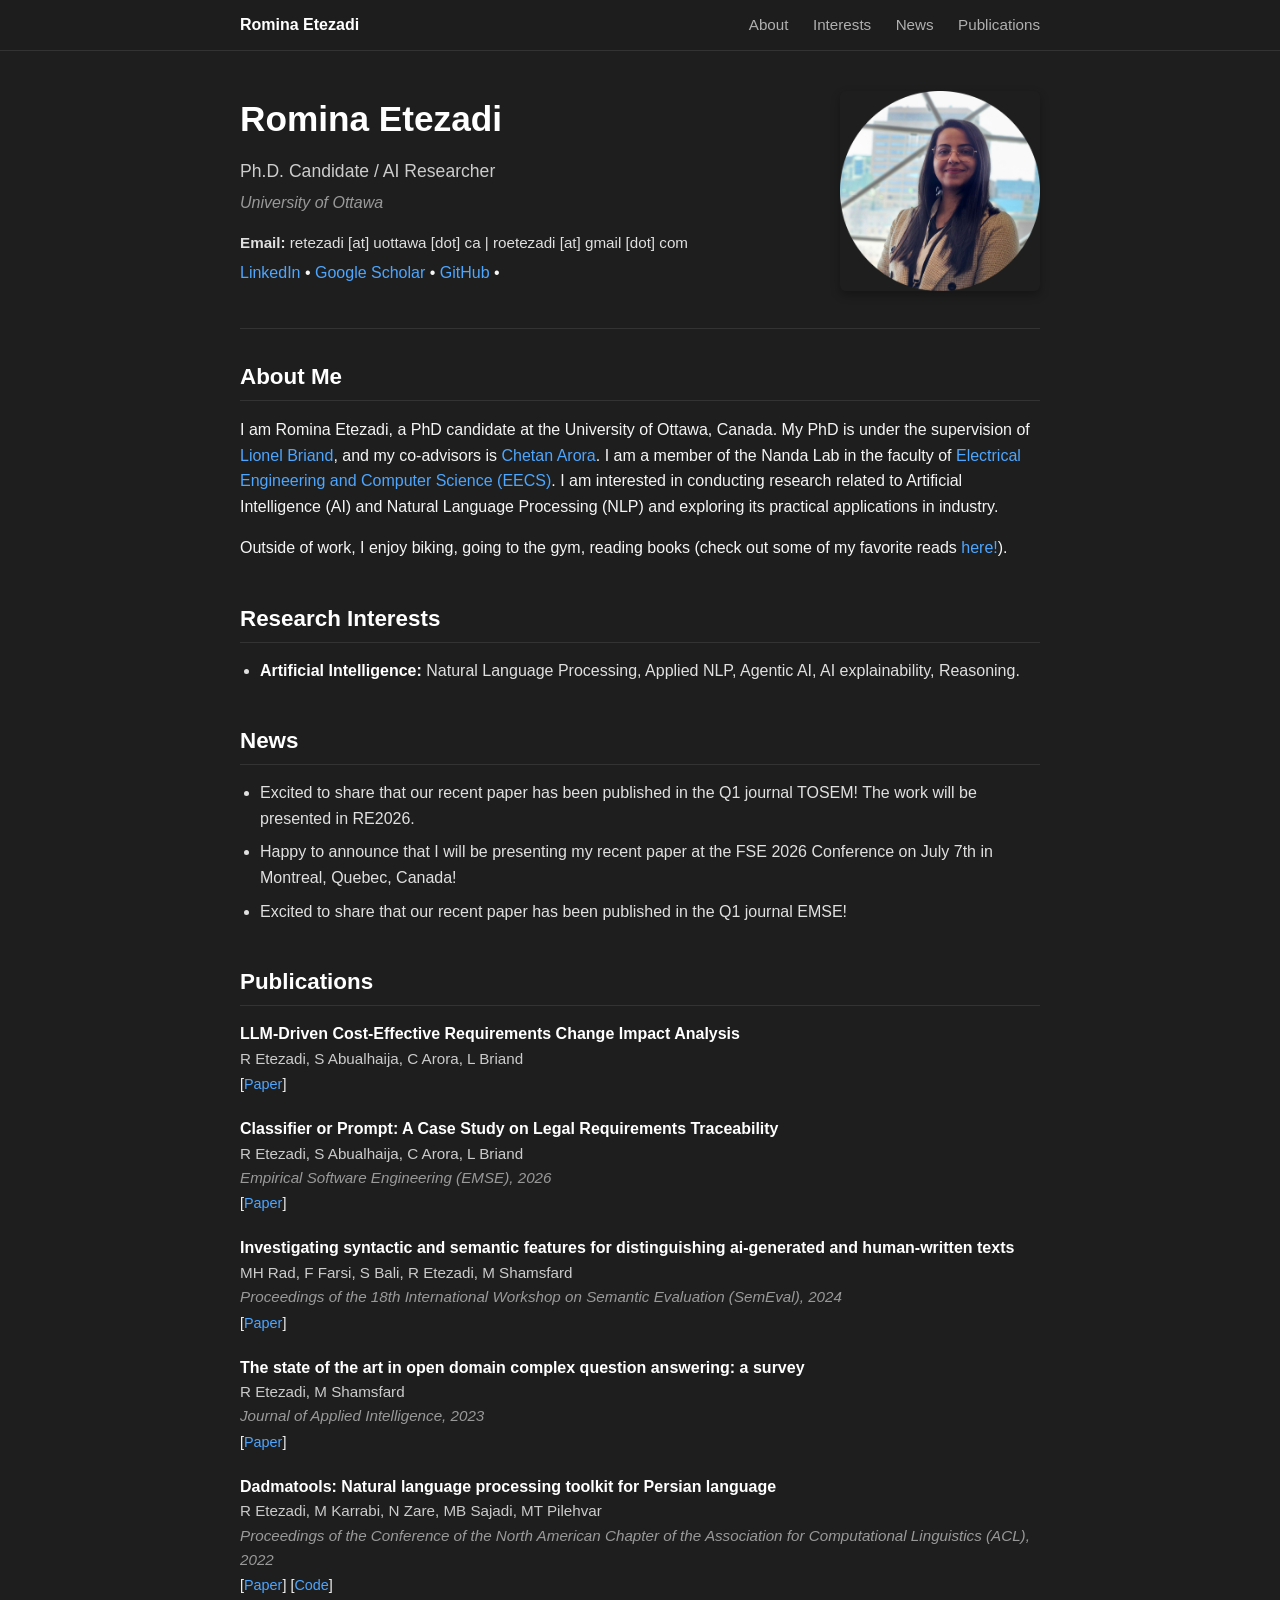
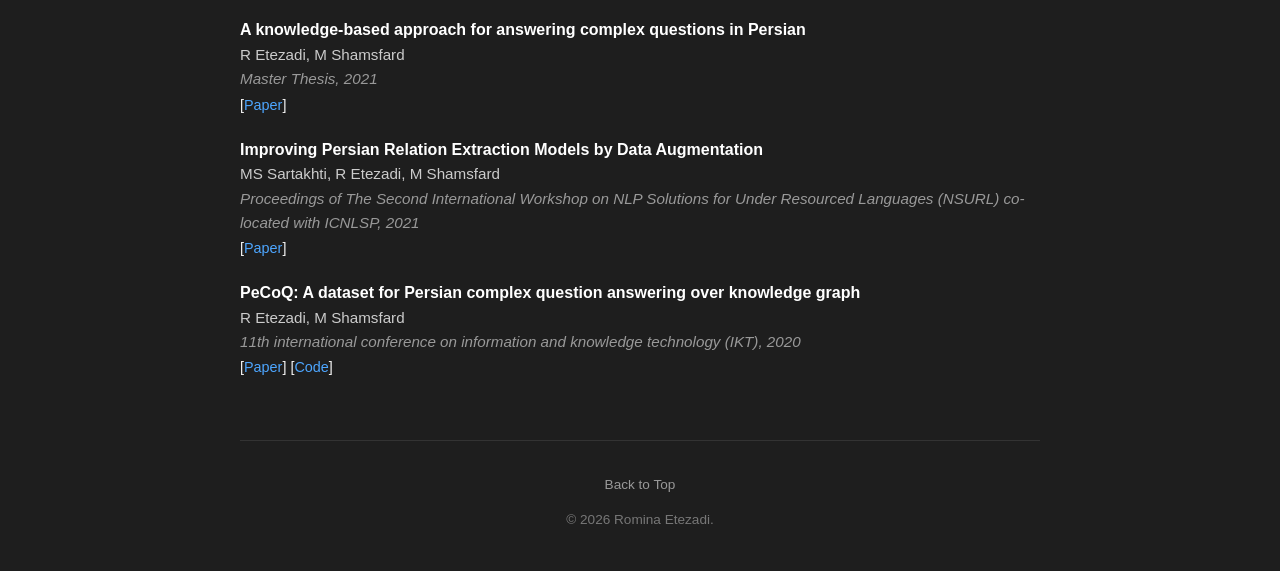
==== commit deb1c070: "Revise news item and publication link in index.html Updated news section and publication links in in" ====
--- a/index.html
+++ b/index.html
@@ -72,7 +72,7 @@
         <section id="news">
             <h2>News</h2>
             <ul>
-                <li>Open to collaboration opportunities. Feel free to reach out via email.</li>
+                <li>Excited to share that our recent paper has been published in the Q1 journal TOSEM! The work will be presented in RE2026.</li>
                 <li>Happy to announce that I will be presenting my recent paper at the FSE 2026 Conference on July 7th in Montreal, Quebec, Canada!</li>
                 <li>Excited to share that our recent paper has been published in the Q1 journal EMSE!</li>
             </ul>
@@ -86,7 +86,7 @@
                 <span class="pub-title">LLM-Driven Cost-Effective Requirements Change Impact Analysis</span>
                 <span class="pub-authors">R Etezadi, S Abualhaija, C Arora, L Briand</span>
                 <!-- <span class="pub-venue">International Conference on Computer Science (ICCS), 2026</span> -->
-                <span class="pub-links">[<a href="https://arxiv.org/abs/2511.00262">Paper</a>]</span>
+                <span class="pub-links">[<a href="https://dl.acm.org/doi/10.1145/3844507">Paper</a>]</span>
             </div>
 
             <div class="publication-item">
@@ -157,4 +157,4 @@
     </div>
 
 </body>
-</html>+</html>
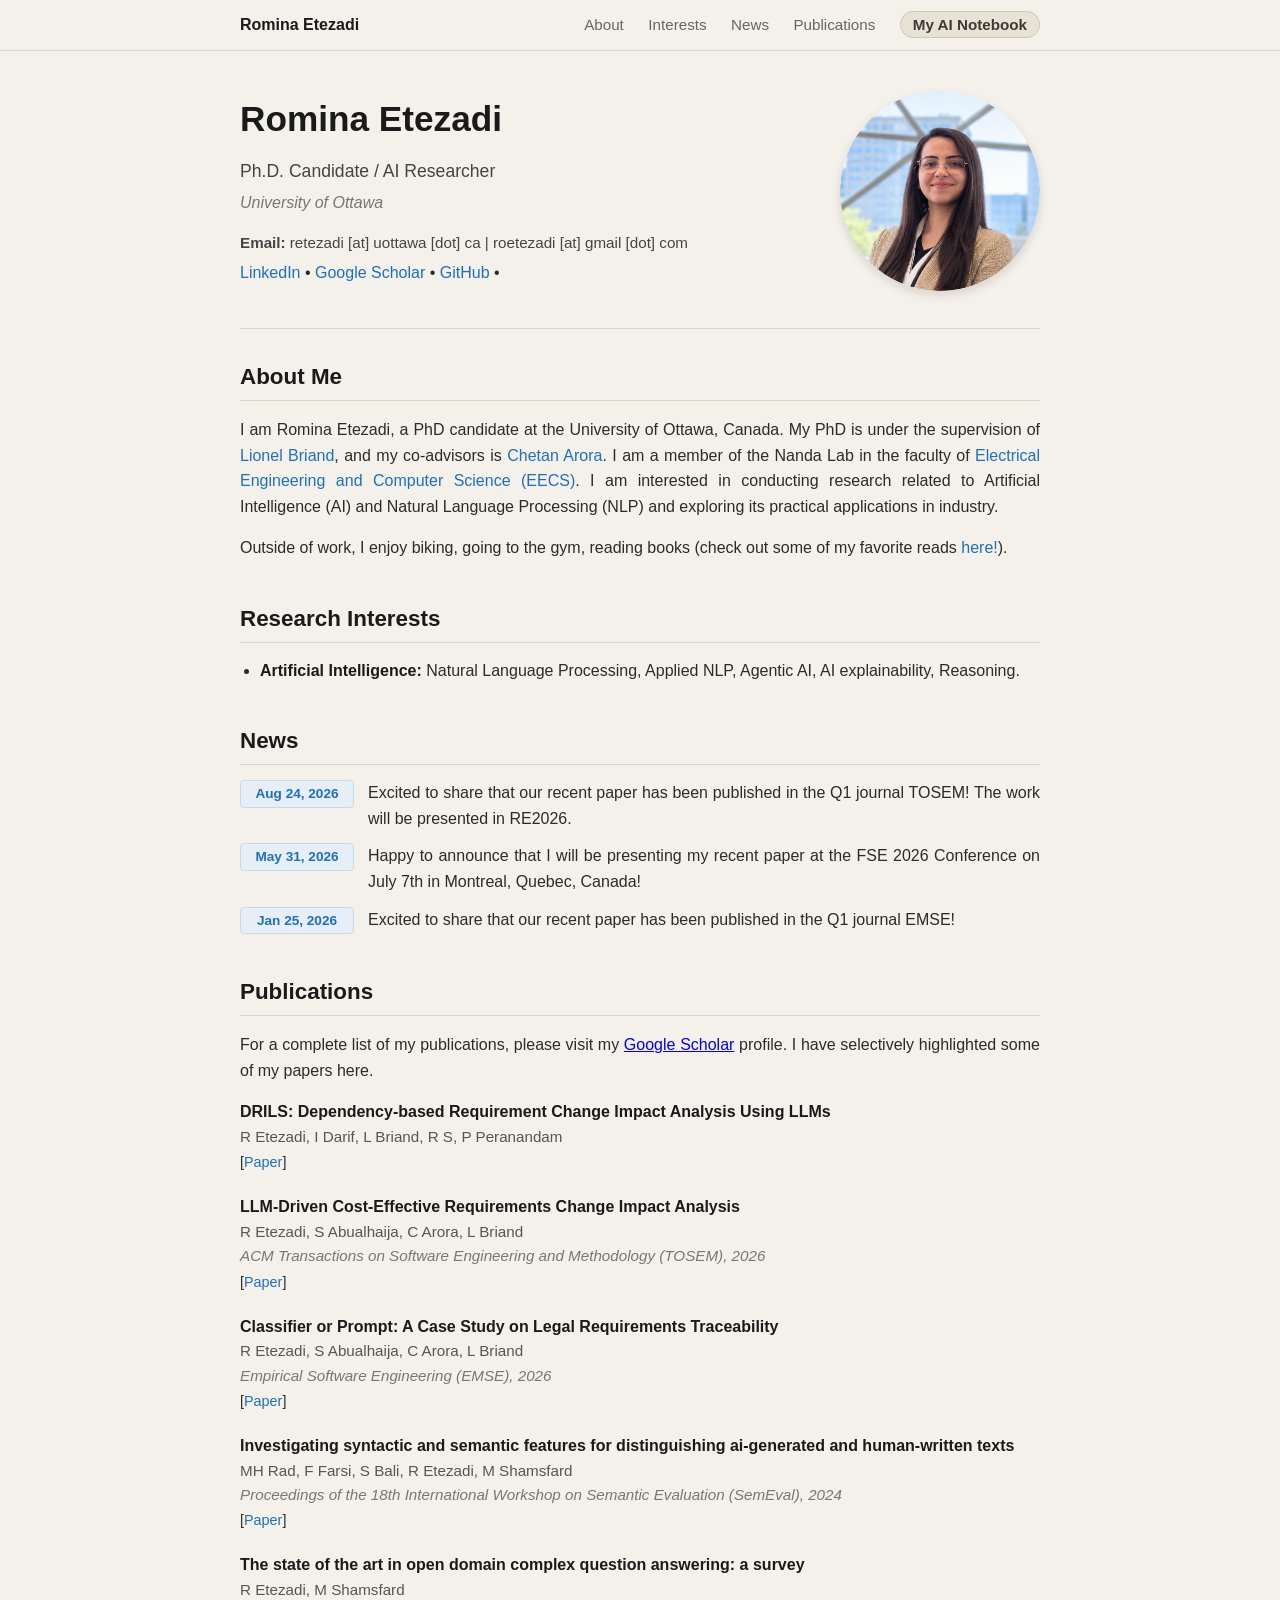
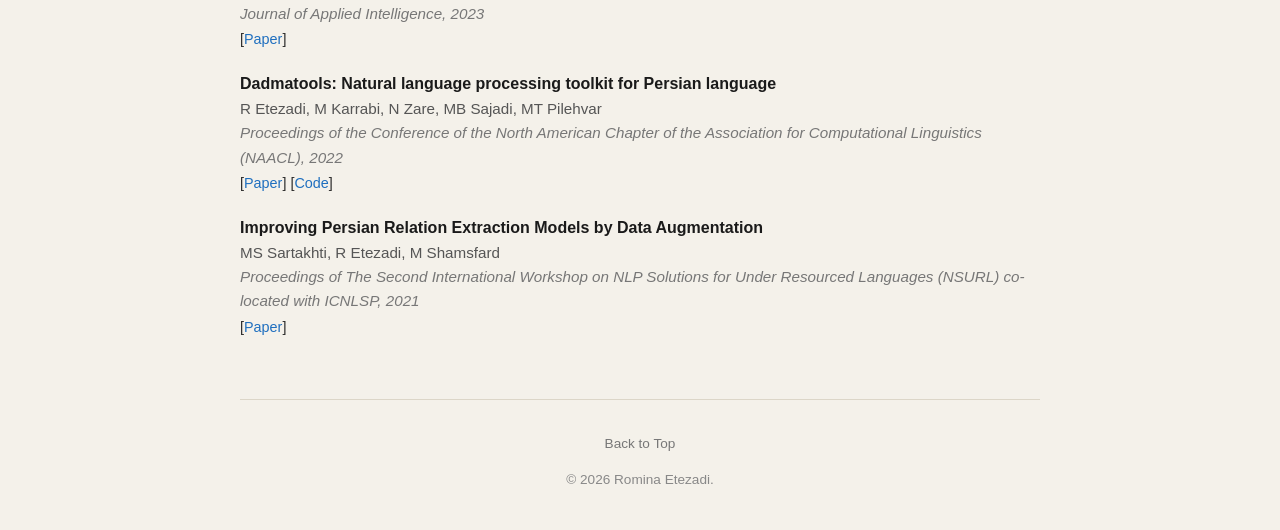
==== commit fe5f0349: "update" ====
--- a/index.html
+++ b/index.html
@@ -17,6 +17,7 @@
                 <a href="#interests">Interests</a>
                 <a href="#news">News</a>
                 <a href="#publications">Publications</a>
+                <a href="blog.html" class="nav-special">My AI Notebook</a>
                 <!-- <a href="#teaching">Teaching</a> -->
                 <!-- <a href="books.html" class="nav-special">Favorite Books</a> -->
             </div>
@@ -42,7 +43,7 @@
             </div>
             <div class="profile-img">
                 <!-- Put your image file name here (e.g., profile.jpg) -->
-                <img src="photo.png" alt="Romina Etezadi">
+                <img src="profile-pic.png" alt="Romina Etezadi">
             </div>
         </header>
 
@@ -71,21 +72,30 @@
 
         <section id="news">
             <h2>News</h2>
-            <ul>
-                <li>Excited to share that our recent paper has been published in the Q1 journal TOSEM! The work will be presented in RE2026.</li>
-                <li>Happy to announce that I will be presenting my recent paper at the FSE 2026 Conference on July 7th in Montreal, Quebec, Canada!</li>
-                <li>Excited to share that our recent paper has been published in the Q1 journal EMSE!</li>
+            <ul class="news-list">
+                <li><span class="news-date">Aug 24, 2026</span><span class="news-text">Excited to share that our recent paper has been published in the Q1 journal TOSEM! The work will be presented in RE2026.</span></li>
+                <li><span class="news-date">May 31, 2026</span><span class="news-text">Happy to announce that I will be presenting my recent paper at the FSE 2026 Conference on July 7th in Montreal, Quebec, Canada!</span></li>
+                <li><span class="news-date">Jan 25, 2026</span><span class="news-text">Excited to share that our recent paper has been published in the Q1 journal EMSE!</span></li>
             </ul>
         </section>
 
         <!-- Selected Publications Section -->
         <section id="publications">
             <h2>Publications</h2>
-            
+            <p>
+            For a complete list of my publications, please visit my <a href="https://scholar.google.com/citations?user=ZDMztKcAAAAJ&hl=en&oi=ao" target="_blank">Google Scholar</a> profile. I have selectively highlighted some of my papers here.
+            </p>
+
+            <div class="publication-item">
+                <span class="pub-title">DRILS: Dependency-based Requirement Change Impact Analysis Using LLMs</span>
+                <span class="pub-authors">R Etezadi, I Darif, L Briand, R S, P Peranandam</span>
+                <span class="pub-links">[<a href="https://arxiv.org/html/2610.33920v1">Paper</a>]</span>
+            </div>
+
             <div class="publication-item">
                 <span class="pub-title">LLM-Driven Cost-Effective Requirements Change Impact Analysis</span>
                 <span class="pub-authors">R Etezadi, S Abualhaija, C Arora, L Briand</span>
-                <!-- <span class="pub-venue">International Conference on Computer Science (ICCS), 2026</span> -->
+                <span class="pub-venue">ACM Transactions on Software Engineering and Methodology (TOSEM), 2026</span>
                 <span class="pub-links">[<a href="https://dl.acm.org/doi/10.1145/3844507">Paper</a>]</span>
             </div>
 
@@ -113,16 +123,16 @@
             <div class="publication-item">
                 <span class="pub-title">Dadmatools: Natural language processing toolkit for Persian language</span>
                 <span class="pub-authors">R Etezadi, M Karrabi, N Zare, MB Sajadi, MT Pilehvar</span>
-                <span class="pub-venue">Proceedings of the Conference of the North American Chapter of the Association for Computational Linguistics (ACL), 2022</span>
+                <span class="pub-venue">Proceedings of the Conference of the North American Chapter of the Association for Computational Linguistics (NAACL), 2022</span>
                 <span class="pub-links">[<a href="https://aclanthology.org/2022.naacl-demo.13/">Paper</a>] [<a href="https://github.com/Dadmatech/DadmaTools">Code</a>]</span>
             </div>
 
-            <div class="publication-item">
+            <!-- <div class="publication-item">
                 <span class="pub-title">A knowledge-based approach for answering complex questions in Persian </span>
                 <span class="pub-authors">R Etezadi, M Shamsfard</span>
                 <span class="pub-venue">Master Thesis, 2021</span>
                 <span class="pub-links">[<a href="https://arxiv.org/abs/2107.02040">Paper</a>]</span>
-            </div>
+            </div> -->
 
             <div class="publication-item">
                 <span class="pub-title">Improving Persian Relation Extraction Models by Data Augmentation </span>
@@ -131,12 +141,12 @@
                 <span class="pub-links">[<a href="https://aclanthology.org/2021.nsurl-1.5/">Paper</a>]</span>
             </div>
 
-            <div class="publication-item">
+            <!-- <div class="publication-item">
                 <span class="pub-title">PeCoQ: A dataset for Persian complex question answering over knowledge graph</span>
                 <span class="pub-authors">R Etezadi, M Shamsfard</span>
                 <span class="pub-venue">11th international conference on information and knowledge technology (IKT), 2020</span>
                 <span class="pub-links">[<a href="https://arxiv.org/abs/2106.14167">Paper</a>] [<a href="https://github.com/roetezadi/PeCoQ">Code</a>]</span>
-            </div>
+            </div> -->
         </section>
 
 
--- a/style.css
+++ b/style.css
@@ -6,8 +6,8 @@
 body {
     font-family: -apple-system, BlinkMacSystemFont, "Segoe UI", Roboto, Helvetica, Arial, sans-serif;
     line-height: 1.6;
-    color: #f5f5f5; /* White/Light gray writing */
-    background-color: #1e1e1e; /* Dark gray background */
+    color: #2b2b2b; /* Dark gray writing */
+    background-color: #f4f1ea; /* Warm paper-cream background */
     margin: 0;
     padding: 0;
 }
@@ -16,8 +16,8 @@
 .navbar {
     position: sticky;
     top: 0;
-    background-color: rgba(30, 30, 30, 0.95); /* Dark gray to match body */
-    border-bottom: 1px solid #333; /* Darker border line */
+    background-color: rgba(244, 241, 234, 0.95); /* Matches body */
+    border-bottom: 1px solid #dcd6c8; /* Soft border line */
     z-index: 1000;
     padding: 12px 0;
 }
@@ -33,12 +33,12 @@
 
 .nav-brand {
     font-weight: 700;
-    color: #ffffff;
+    color: #1a1a1a;
     text-decoration: none;
 }
 
 .nav-links a {
-    color: #b0b0b0; /* Dimmer text for inactive tabs */
+    color: #666; /* Dimmer text for inactive tabs */
     text-decoration: none;
     margin-left: 20px;
     font-size: 0.95rem;
@@ -47,7 +47,24 @@
 }
 
 .nav-links a:hover, .nav-active {
-    color: #4da6ff !important; /* Vibrant light blue for hover/active links */
+    color: #1f6fbf !important; /* Blue for hover/active links */
+}
+
+/* Highlighted "My AI Notebook" tab (warm charcoal on sand) */
+.nav-links a.nav-special {
+    color: #3d3a35 !important;
+    background-color: #e8e2d6;
+    border: 1px solid #cfc7b6;
+    padding: 4px 12px;
+    border-radius: 999px;
+    font-weight: 600;
+    transition: background-color 0.2s ease, border-color 0.2s ease;
+}
+
+.nav-links a.nav-special:hover,
+.nav-links a.nav-special.nav-active {
+    background-color: #ddd5c5;
+    border-color: #3d3a35;
 }
 
 /* Layout Container */
@@ -74,29 +91,29 @@
 h1 {
     font-size: 2.2rem;
     margin: 0 0 10px 0;
-    color: #ffffff;
+    color: #1a1a1a;
 }
 
 .subtitle {
     font-size: 1.1rem;
-    color: #ccc;
+    color: #444;
     margin: 0 0 5px 0;
 }
 
 .affiliation {
     font-style: italic;
     margin: 0 0 15px 0;
-    color: #999;
+    color: #777;
 }
 
 .email {
     margin: 5px 0;
     font-size: 0.95rem;
-    color: #e0e0e0;
+    color: #444;
 }
 
 .social-links a {
-    color: #4da6ff; /* Light blue links for readability on dark backgrounds */
+    color: #1f6fbf; /* Blue links, readable on light backgrounds */
     text-decoration: none;
     font-weight: 500;
 }
@@ -109,16 +126,16 @@
 .profile-img img {
     width: 200px;
     height: 200px;
-    border-radius: 6px;
+    border-radius: 50%;
     object-fit: cover;
     border: 0px solid #fff;
-    box-shadow: 0 4px 10px rgba(0,0,0,0.3);
+    box-shadow: 0 4px 10px rgba(0,0,0,0.12);
 }
 
 /* General Formatting */
 hr {
     border: 0;
-    border-top: 1px solid #333;
+    border-top: 1px solid #dcd6c8;
     margin: 30px 0;
 }
 
@@ -129,10 +146,20 @@
 
 h2 {
     font-size: 1.4rem;
-    color: #ffffff;
-    border-bottom: 1px solid #333;
+    color: #1a1a1a;
+    border-bottom: 1px solid #dcd6c8;
     padding-bottom: 5px;
     margin-bottom: 15px;
+}
+
+/* Justified body text (hyphenation keeps word spacing even) */
+section p,
+section li,
+.article-content p,
+.article-content li {
+    text-align: justify;
+    hyphens: auto;
+    -webkit-hyphens: auto;
 }
 
 ul {
@@ -142,11 +169,38 @@
 
 li {
     margin-bottom: 8px;
-    color: #e0e0e0;
+    color: #2b2b2b;
 }
 
 li strong {
-    color: #ffffff;
+    color: #1a1a1a;
+}
+
+/* News */
+.news-list {
+    list-style: none;
+    padding-left: 0;
+}
+
+.news-list li {
+    display: flex;
+    align-items: flex-start;
+    gap: 14px;
+    margin-bottom: 12px;
+}
+
+.news-date {
+    flex-shrink: 0;
+    min-width: 96px;
+    padding: 2px 8px;
+    text-align: center;
+    font-size: 0.85rem;
+    font-weight: 600;
+    color: #1f6fbf;
+    background-color: #e6eef7;
+    border: 1px solid #c9d9ec;
+    border-radius: 4px;
+    white-space: nowrap;
 }
 
 /* Publications */
@@ -158,22 +212,22 @@
 
 .pub-title {
     font-weight: 600;
-    color: #ffffff;
+    color: #1a1a1a;
 }
 
 .pub-authors {
     font-size: 0.95rem;
-    color: #ccc;
+    color: #555;
 }
 
 .pub-authors strong {
-    color: #ffffff;
+    color: #1a1a1a;
 }
 
 .pub-venue {
     font-size: 0.95rem;
     font-style: italic;
-    color: #999;
+    color: #777;
 }
 
 .pub-links {
@@ -182,14 +236,14 @@
 }
 
 .pub-links a {
-    color: #4da6ff;
+    color: #1f6fbf;
     text-decoration: none;
 }
 
 /* Books Layout Styling */
 .books-intro {
     font-style: italic;
-    color: #999;
+    color: #777;
     margin-bottom: 30px;
 }
 
@@ -197,7 +251,7 @@
     display: flex;
     align-items: flex-start;
     margin-bottom: 35px;
-    border-bottom: 1px solid #2a2a2a;
+    border-bottom: 1px solid #e3ddd0;
     padding-bottom: 25px;
 }
 
@@ -205,7 +259,7 @@
     width: 100px;
     height: auto;
     border-radius: 4px;
-    box-shadow: 0 4px 12px rgba(0,0,0,0.4);
+    box-shadow: 0 4px 12px rgba(0,0,0,0.15);
     margin-right: 25px;
     border: 0px solid #333;
 }
@@ -217,38 +271,133 @@
 .book-info h3 {
     margin: 0 0 4px 0;
     font-size: 1.2rem;
-    color: #ffffff;
+    color: #1a1a1a;
 }
 
 .book-author {
     margin: 0 0 12px 0;
     font-size: 0.95rem;
-    color: #999;
+    color: #777;
     font-style: italic;
 }
 
 .book-description {
     margin: 0;
     font-size: 0.95rem;
-    color: #e0e0e0;
+    color: #2b2b2b;
+}
+
+/* Blog */
+.blog-search {
+    width: 100%;
+    box-sizing: border-box;
+    padding: 10px 14px;
+    margin-bottom: 25px;
+    font-size: 1rem;
+    font-family: inherit;
+    color: #2b2b2b;
+    background-color: #ffffff;
+    border: 1px solid #d3ccbc;
+    border-radius: 6px;
+    outline: none;
+}
+
+.blog-search:focus {
+    border-color: #1f6fbf;
+}
+
+.post-item {
+    display: flex;
+    flex-direction: column;
+    padding: 15px 0;
+    border-bottom: 1px solid #e3ddd0;
+    text-decoration: none;
+}
+
+.post-title {
+    font-weight: 600;
+    font-size: 1.1rem;
+    color: #1a1a1a;
+    transition: color 0.2s ease;
+}
+
+.post-item:hover .post-title {
+    color: #1f6fbf;
+}
+
+.post-date {
+    font-size: 0.85rem;
+    color: #888;
+    margin: 2px 0 6px 0;
+}
+
+.post-summary {
+    font-size: 0.95rem;
+    color: #555;
+}
+
+.blog-empty {
+    color: #888;
+    font-style: italic;
+}
+
+.blog-article h2 {
+    margin-bottom: 5px;
+}
+
+.article-content {
+    margin-top: 20px;
+    font-size: 1.05rem;
+    line-height: 1.75;
+    color: #2b2b2b;
+}
+
+.article-content h3 {
+    color: #1a1a1a;
+    margin-top: 30px;
+}
+
+.article-content a {
+    color: #1f6fbf;
+}
+
+.article-content img {
+    max-width: 100%;
+    border-radius: 6px;
+}
+
+.article-content figure {
+    margin: 30px 0;
+    text-align: center;
+}
+
+.article-content figure img {
+    border: 1px solid #dcd6c8;
+}
+
+.article-content figcaption {
+    margin-top: 8px;
+    font-size: 0.9rem;
+    font-style: italic;
+    color: #777;
 }
 
 footer {
     margin-top: 60px;
     font-size: 0.85rem;
-    color: #777;
+    color: #888;
     text-align: center;
-    border-top: 1px solid #333;
+    border-top: 1px solid #dcd6c8;
     padding-top: 20px;
 }
 
 footer a {
-    color: #999;
+    color: #777;
     text-decoration: none;
 }
 
 footer a:hover {
-    color: #4da6ff;
+    color: #1f6fbf;
 }
 
 /* Responsive Scaling for Mobile Screens */
@@ -257,6 +406,13 @@
         flex-direction: column;
         gap: 10px;
     }
+    .nav-links {
+        display: flex;
+        flex-wrap: wrap;
+        justify-content: center;
+        align-items: center;
+        row-gap: 8px;
+    }
     .nav-links a {
         margin: 0 10px;
         font-size: 0.9rem;
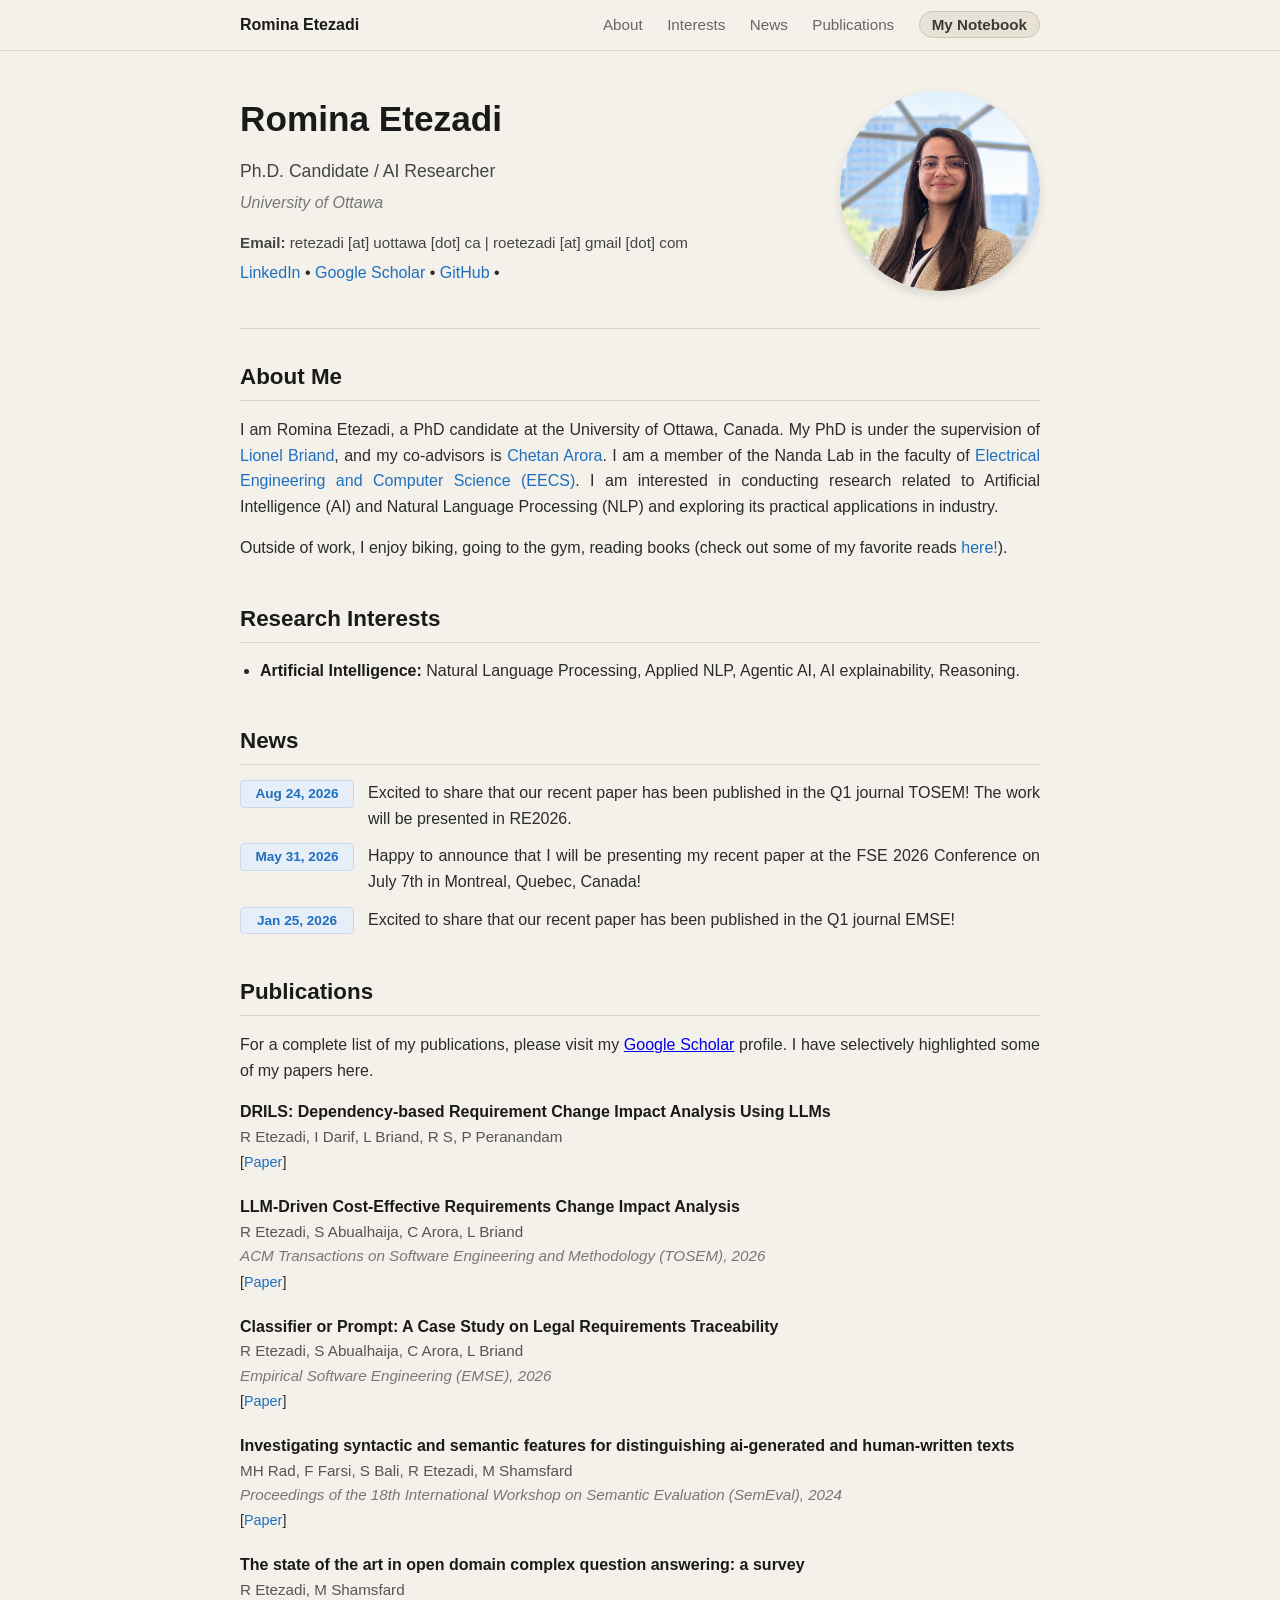
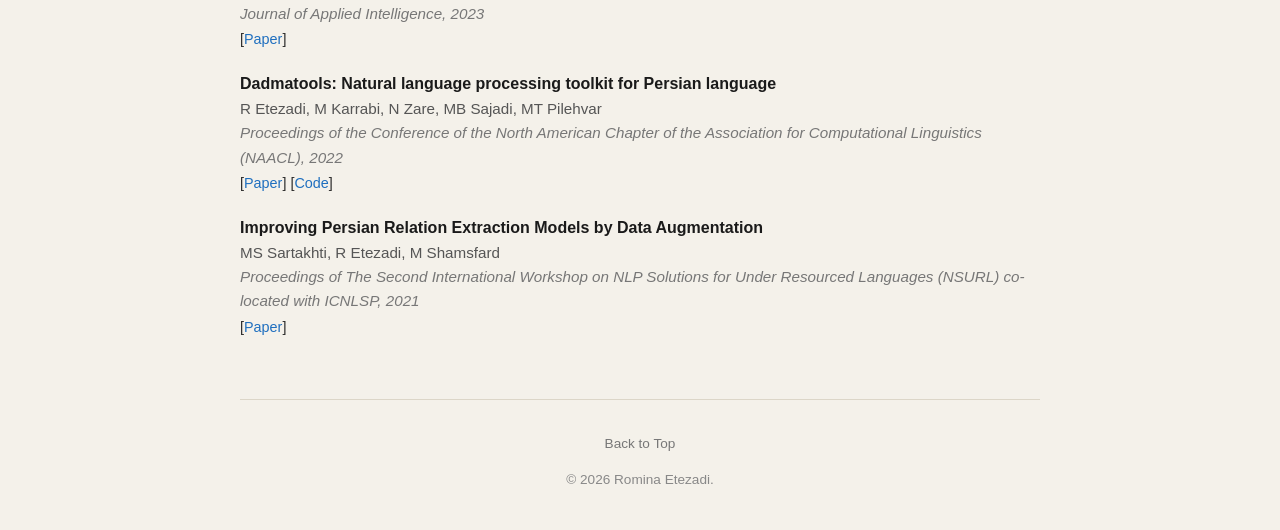
==== commit 12ffa13d: "update art2" ====
--- a/index.html
+++ b/index.html
@@ -17,7 +17,7 @@
                 <a href="#interests">Interests</a>
                 <a href="#news">News</a>
                 <a href="#publications">Publications</a>
-                <a href="blog.html" class="nav-special">My AI Notebook</a>
+                <a href="blog.html" class="nav-special">My Notebook</a>
                 <!-- <a href="#teaching">Teaching</a> -->
                 <!-- <a href="books.html" class="nav-special">Favorite Books</a> -->
             </div>
